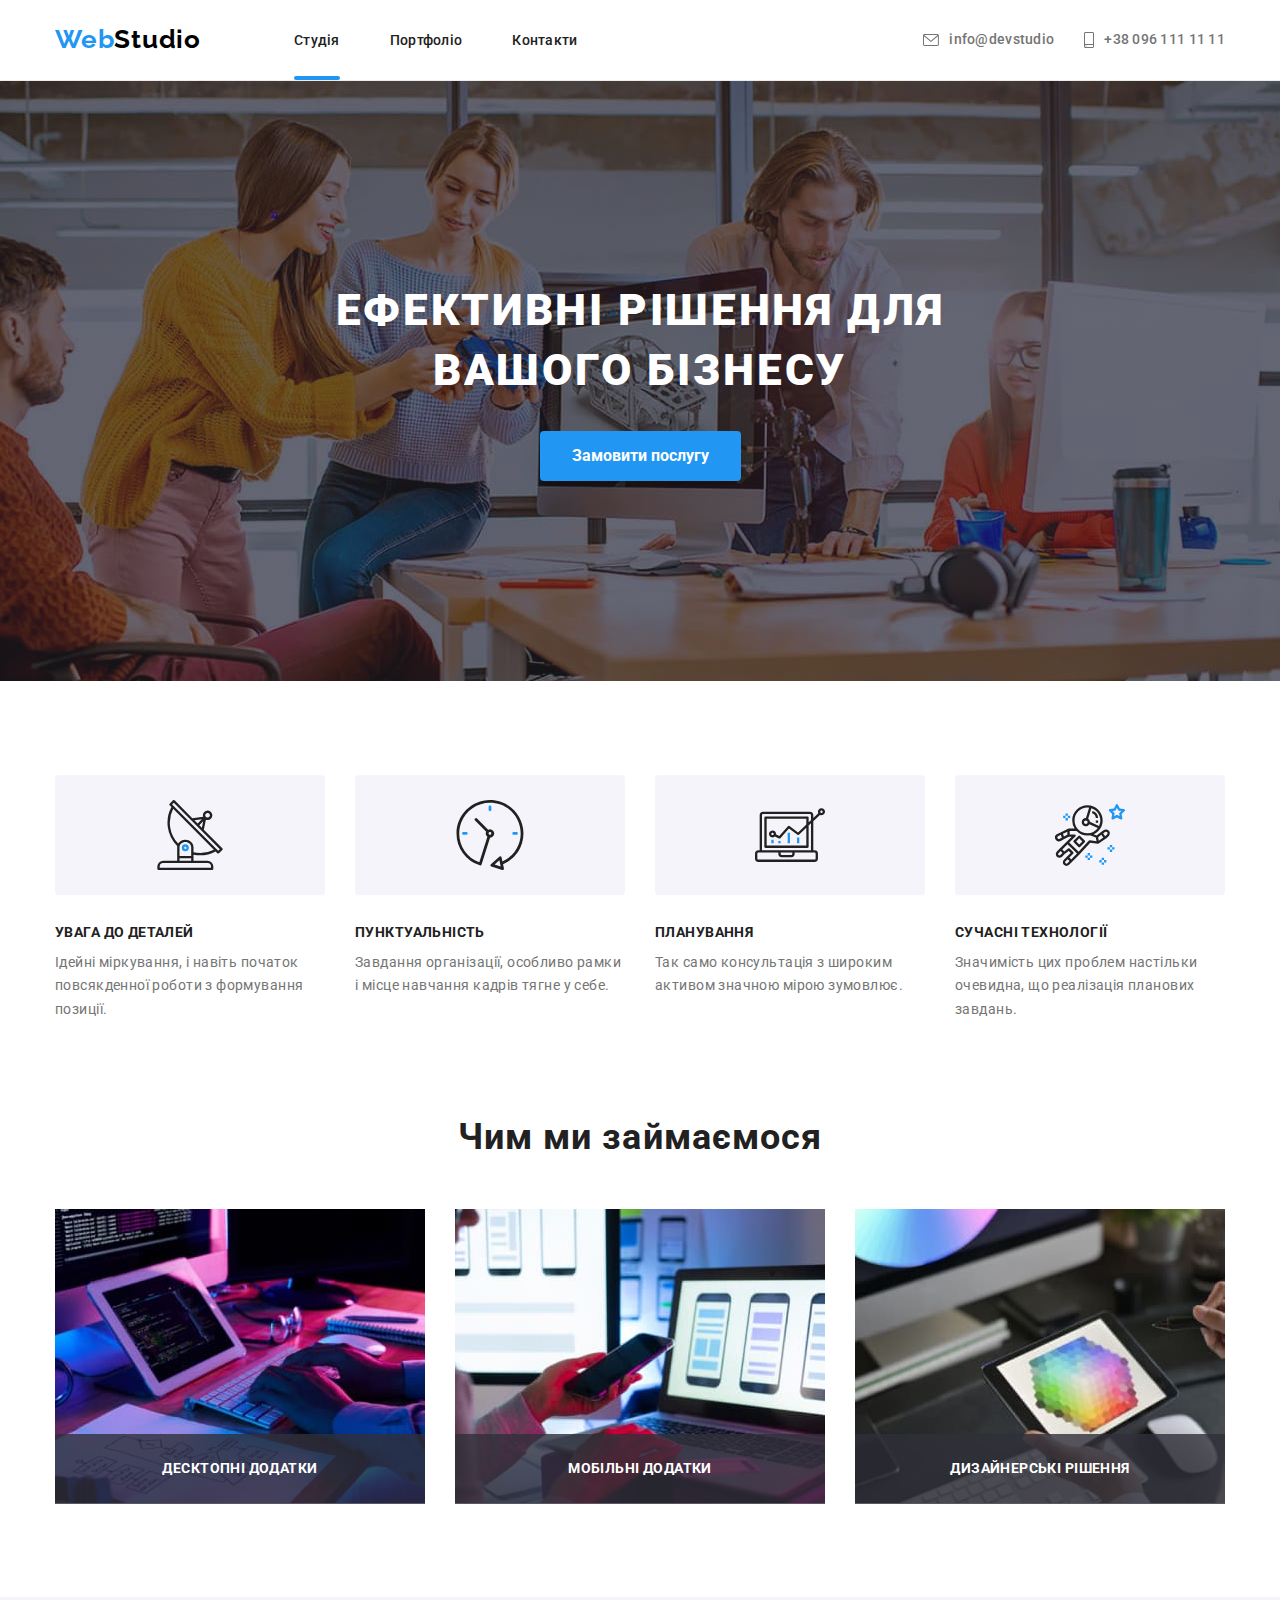
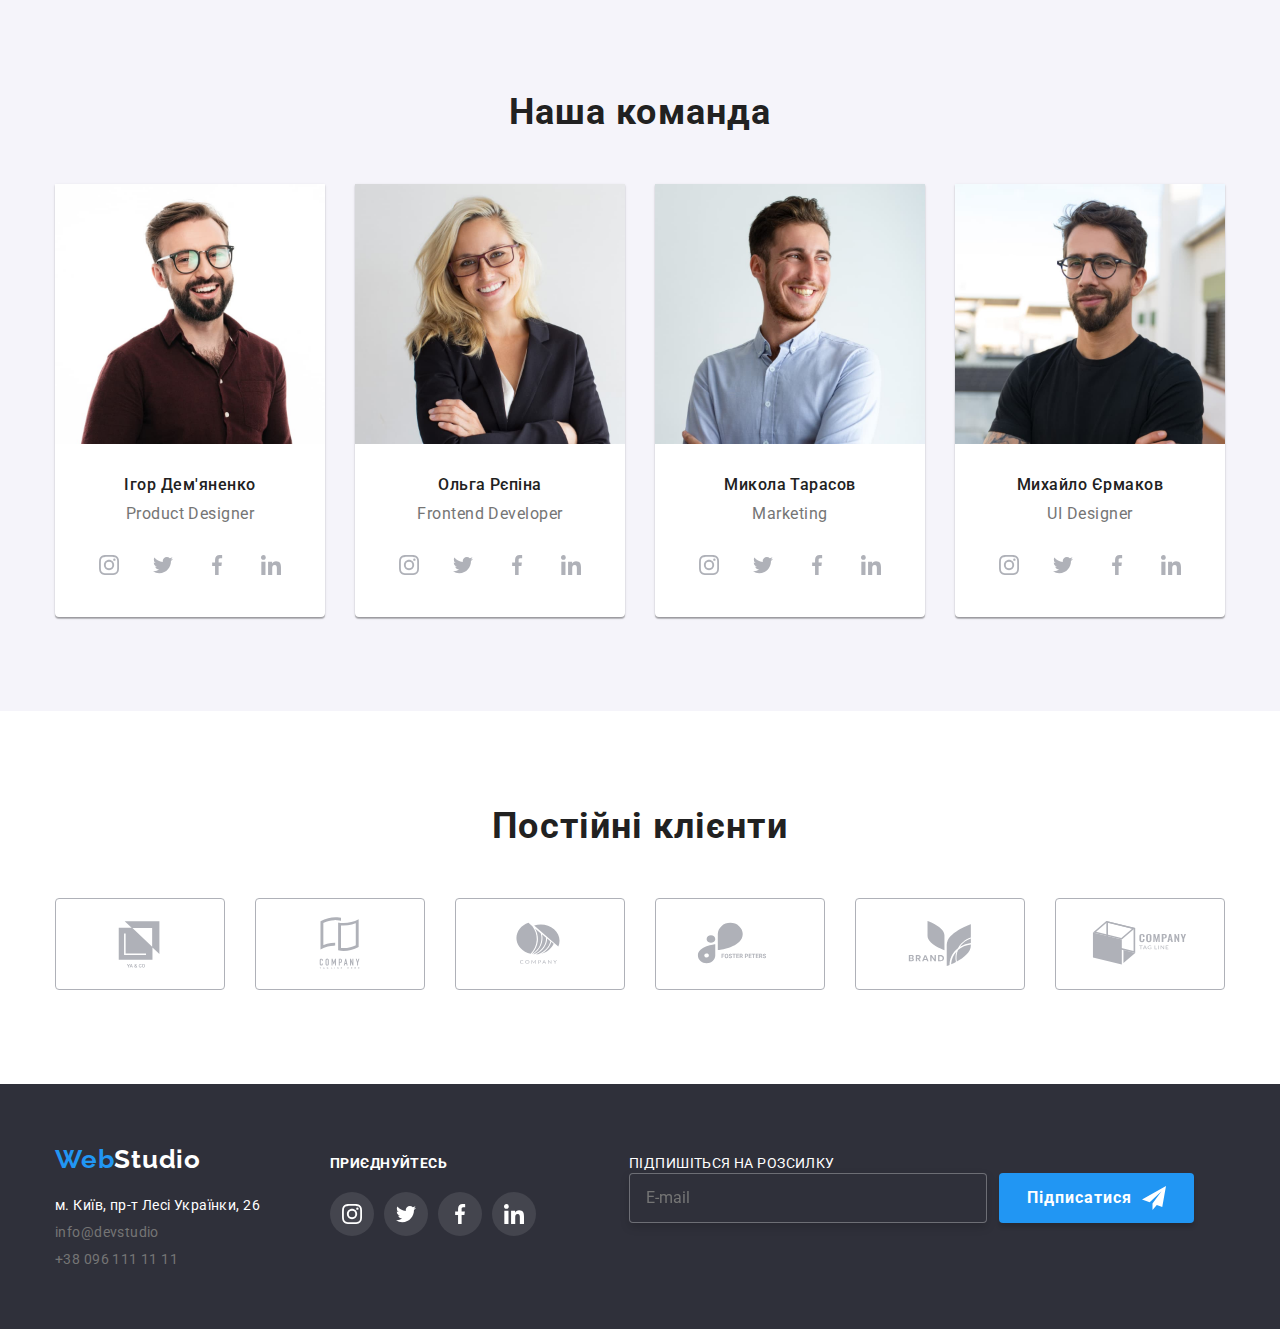
==== index.html @ 303cfef8 "finished hw 6 footer sketched modal window" ====
<!DOCTYPE html>
<html lang="uk">
  <head>
    <meta charset="UTF-8" />
    <meta http-equiv="X-UA-Compatible" content="IE=edge" />
    <meta name="viewport" content="width=device-width, initial-scale=1.0" />
    <title>Студія</title>
    <link rel="stylesheet" href="./css/modern-normalize.css">
    <link rel="stylesheet" href="./css/styles.css" />
    <link rel="preconnect" href="https://fonts.googleapis.com" />
    <link rel="preconnect" href="https://fonts.gstatic.com" crossorigin />
    <link
      href="https://fonts.googleapis.com/css2?family=Raleway:wght@700&family=Roboto:wght@400;500;700;900&display=swap"
      rel="stylesheet"
    />
  </head>
  <body>
    <header class="header-page">
      <div class="container">
        <div class="header-container">
          <a class="link-logo" href="./index.html"
            ><span class="web-word">Web</span>Studio</a
          >
          <nav>
            <ul class="link-nav">
              <li><a class="link current" href="./index.html">Студія</a></li>
              <li><a class="link" href="./portfolio.html">Портфоліо</a></li>
              <li><a class="link" href="#">Контакти</a></li>
            </ul>
          </nav>
          <ul class="link-contacts">
            <li class="link-contact-item">
                <a class="link link-contact" href="mailto:info@devstudio.com"
                ><svg class="link-contacts-icon" width="16px" height="12px">
                  <use href="./images/icons.svg#icon-envelope"></use>
                </svg>info@devstudio</a
              >
            </li>
            <li class="link-contact-item">
               <a class="link link-contact" href="tel:+380961111111"><svg class="link-contacts-icon" width="10px" height="16px">
                <use href="./images/icons.svg#icon-smartphone"></use>
              </svg>+38 096 111 11 11</a>
            </li>
          </ul>
        </div>
      </div>
    </header>
    <main class="page-main">
      <section class="hero changes-section">
        <div class="container">
          <h1 class="hero-heading">Ефективні рішення для вашого бізнесу</h1>
          <button class="hero-btn" type="button" data-modal-open>Замовити послугу</button>
        </div>
      </section>
      <section class="advantages changes-section">
        <div class="container">
          <h2 class="visually-hidden">Переваги</h2>
          <ul class="advantages-list">
            <li class="advantages-list-item">
              <span class="advantages-list-image">
                <svg class="advantages-list-icon" width="70px" height="70px">
                  <use href="./images/icons.svg#icon-antenna"></use>
                </svg>
              </span>
              <h3 class="points third-lvl-title">УВАГА ДО ДЕТАЛЕЙ</h3>
              <p class="description">
                Ідейні міркування, і навіть початок повсякденної роботи з
                формування позиції.
              </p>
            </li>
            <li class="advantages-list-item">
              <span class="advantages-list-image">
                <svg class="advantages-list-icon" width="70px" height="70px">
                  <use href="./images/icons.svg#icon-clock"></use>
                </svg>
              </span>
              <h3 class="points third-lvl-title">ПУНКТУАЛЬНІСТЬ</h3>
              <p class="description">
                Завдання організації, особливо рамки і місце навчання кадрів
                тягне у себе.
              </p>
            </li>
            <li class="advantages-list-item">
              <span class="advantages-list-image">
                <svg class="advantages-list-icon" width="70px" height="70px">
                  <use href="./images/icons.svg#icon-diagram"></use>
                </svg>
              </span>
              <h3 class="points third-lvl-title">ПЛАНУВАННЯ</h3>
              <p class="description">
                Так само консультація з широким активом значною мірою зумовлює.
              </p>
            </li>
            <li class="advantages-list-item">
              <span class="advantages-list-image">
                <svg class="advantages-list-icon" width="70px" height="70px">
                  <use href="./images/icons.svg#icon-astronaut"></use>
                </svg>
              </span>
              <h3 class="points third-lvl-title">СУЧАСНІ ТЕХНОЛОГІЇ</h3>
              <p class="description">
                Значимість цих проблем настільки очевидна, що реалізація
                планових завдань.
              </p>
            </li>
          </ul>
        </div>
      </section>
      <section class="what-we-do changes-section">
        <div class="container">
          <h2 class="what-we-do-heading second-lvl-title">Чим ми займаємося</h2>
          <ul class="what-we-do-list">
            <li class="what-we-do-list-item">
              <div class="what-we-do-thumb">
                <img src="./images/img1.jpg" alt="планшет, дві руки на клавіатурі щось друкують" width="370" />
                <h3 class="what-we-do-title third-lvl-title">Десктопні додатки</h3>
              </div>
            </li>
            <li class="what-we-do-list-item">
              <div class="what-we-do-thumb">
                <img src="./images/img2.jpg" alt="ноутбук та частина монітору на яких зображено смартфони і дві жіночі руки, в лівій руці знаходиться смартфон" width="370" />
                <h3 class="what-we-do-title third-lvl-title">Мобільні додатки</h3>
              </div>
            </li>
            <li class="what-we-do-list-item">
              <div class="what-we-do-thumb">
                <img src="./images/img3.jpg" alt="дві руки, в лівій планшет з зображенням палітри кольорів, в правій стилус" width="370" />
                <h3 class="what-we-do-title third-lvl-title">Дизайнерські рішення</h3>
              </div>
            </li>
          </ul>
        </div>
      </section>
      <section class="our-team changes-section">
        <div class="container">
          <h2 class="our-team-heading second-lvl-title">Наша команда</h2>
          <ul class="our-team-list">
            <li class="our-team-list-item">
              <img
                src="./images/photo1.jpg"
                alt="чоловік на вигляд років 40 з бородою в окулярах посміхається"
                width="270"
              />
              <div class="our-team-description">
                <h3 class="worker">Ігор Дем'яненко</h3>
                <p class="position">Product Designer</p>
                <ul class="soc-list">
                  <li class="soc-list-item"><a class="soc-list-link" href="#"><svg class="soc-icon" width="20px" height="20px">
                        <use href="./images/icons.svg#icon-instagram"></use>
                      </svg></a>
                  </li>
                  <li class="soc-list-item"><a class="soc-list-link" href="#"><svg class="soc-icon" width="20px" height="20px">
                        <use href="./images/icons.svg#icon-twitter"></use>
                      </svg></a></li>
                  <li class="soc-list-item"><a class="soc-list-link" href="#"><svg class="soc-icon" width="20px" height="20px">
                        <use href="./images/icons.svg#icon-facebook"></use>
                      </svg></a></li>
                  <li class="soc-list-item"><a class="soc-list-link" href="#"><svg class="soc-icon" width="20px" height="20px">
                        <use href="./images/icons.svg#icon-linkedin"></use>
                        </svg></a>
                  </li>
                </ul>
              </div>
            </li>
            <li class="our-team-list-item">
              <img
                src="./images/photo2.jpg"
                alt="жінка на вигляд років 35 з помірно довгим білим волоссям в окулярах посміхається"
                width="270"
              />
              <div class="our-team-description">
                <h3 class="worker">Ольга Рєпіна</h3>
                <p class="position">Frontend Developer</p>
                <ul class="soc-list">
                  <li class="soc-list-item"><a class="soc-list-link" href="#"><svg class="soc-icon" width="20px" height="20px">
                        <use href="./images/icons.svg#icon-instagram"></use>
                      </svg></a>
                  </li>
                  <li class="soc-list-item"><a class="soc-list-link" href="#"><svg class="soc-icon" width="20px" height="20px">
                        <use href="./images/icons.svg#icon-twitter"></use>
                      </svg></a>
                    </li>
                  <li class="soc-list-item"><a class="soc-list-link" href="#"><svg class="soc-icon" width="20px" height="20px">
                        <use href="./images/icons.svg#icon-facebook"></use>
                      </svg></a>
                    </li>
                  <li class="soc-list-item"><a class="soc-list-link" href="#"><svg class="soc-icon" width="20px" height="20px">
                        <use href="./images/icons.svg#icon-linkedin"></use>
                      </svg></a>
                  </li>
                </ul>
              </div>
            </li>
            <li class="our-team-list-item">
              <img
                src="./images/photo3.jpg"
                alt="чоловік на вигляд років 30 посміхається"
                width="270"
              />
              <div class="our-team-description">
                <h3 class="worker">Микола Тарасов</h3>
                <p class="position">Marketing</p>
                <ul class="soc-list">
                  <li class="soc-list-item"><a class="soc-list-link" href="#"><svg class="soc-icon" width="20px" height="20px">
                        <use href="./images/icons.svg#icon-instagram"></use>
                      </svg></a>
                  </li>
                  <li class="soc-list-item"><a class="soc-list-link" href="#"><svg class="soc-icon" width="20px" height="20px">
                        <use href="./images/icons.svg#icon-twitter"></use>
                      </svg></a></li>
                  <li class="soc-list-item"><a class="soc-list-link" href="#"><svg class="soc-icon" width="20px" height="20px">
                        <use href="./images/icons.svg#icon-facebook"></use>
                      </svg></a></li>
                  <li class="soc-list-item"><a class="soc-list-link" href="#"><svg class="soc-icon" width="20px" height="20px">
                        <use href="./images/icons.svg#icon-linkedin"></use>
                      </svg></a>
                  </li>
                </ul>
              </div>
            </li>
            <li class="our-team-list-item">
              <img
                src="./images/photo4.jpg"
                alt="чоловік на вигляд років 30 в окулярах злегка посміхається"
                width="270"
              />
              <div class="our-team-description">
                <h3 class="worker">Михайло Єрмаков</h3>
                <p class="position">UI Designer</p>
                <ul class="soc-list">
                  <li class="soc-list-item"><a class="soc-list-link" href="#"><svg class="soc-icon" width="20px" height="20px">
                        <use href="./images/icons.svg#icon-instagram"></use>
                      </svg></a>
                  </li>
                  <li class="soc-list-item"><a class="soc-list-link" href="#"><svg class="soc-icon" width="20px" height="20px">
                        <use href="./images/icons.svg#icon-twitter"></use>
                      </svg></a></li>
                  <li class="soc-list-item"><a class="soc-list-link" href="#"><svg class="soc-icon" width="20px" height="20px">
                        <use href="./images/icons.svg#icon-facebook"></use>
                      </svg></a></li>
                  <li class="soc-list-item"><a class="soc-list-link" href="#"><svg class="soc-icon" width="20px" height="20px">
                        <use href="./images/icons.svg#icon-linkedin"></use>
                      </svg></a>
                  </li>
                </ul>
              </div>
            </li>
          </ul>
        </div>
      </section>
      <section class="regular-customers changes-section">
        <div class="container">
          <h2 class="regular-customers-heading second-lvl-title">Постійні клієнти</h2>
          <ul class="regular-customers-list">
            <li class="regular-customers-item"><a class="regular-customer-link" href="#">
              <svg class="customer-logo" width="106px" height="60px">
                <use href="./images/icons.svg#icon-client1_logo"></use>
              </svg>
            </a></li>
            <li class="regular-customers-item"><a class="regular-customer-link" href="#">
              <svg class="customer-logo" width="106px" height="60px">
                <use href="./images/icons.svg#icon-client2_logo"></use>
              </svg>
            </a></li>
            <li class="regular-customers-item"><a class="regular-customer-link" href="#">
              <svg class="customer-logo" width="106px" height="60px">
                <use href="./images/icons.svg#icon-client3_logo"></use>
              </svg>
            </a></li>
            <li class="regular-customers-item"><a class="regular-customer-link" href="#">
              <svg class="customer-logo" width="106px" height="60px">
                <use href="./images/icons.svg#icon-client4_logo"></use>
              </svg>
            </a></li>
            <li class="regular-customers-item"><a class="regular-customer-link" href="#">
              <svg class="customer-logo" width="106px" height="60px">
                <use href="./images/icons.svg#icon-client5_logo"></use>
              </svg>
            </a></li>
            <li class="regular-customers-item"><a class="regular-customer-link" href="#">
              <svg class="customer-logo" width="106px" height="60px">
                <use href="./images/icons.svg#icon-client6_logo"></use>
              </svg>
            </a></li>
          </ul>
        </div>
      </section>
    </main>
    <footer class="page-footer">
      <div class="container">
        <div class="change-style-footer">
          <div class="logo-contacts-footer">
            <a class="link-logo-footer" href="./index.html"
            ><span class="web-word">Web</span>Studio</a
            >
            <address class="contacts">
             <ul class="link-contacts contacts-footer">
              <li class="location">
               <a
                 class="link-footer"
                 href="https://goo.gl/maps/7kxBD52CgUuhiN939"
                 target="_blank"
                 rel="noopener nofollow noreferrer"
                 >м. Київ, пр-т Лесі Українки, 26</a
                >
              </li>
              <li class="link-contacts-item">
               <a class="link-footer" href="mailto:info@devstudio.com"
                >info@devstudio</a
               >
              </li>
              <li class="link-contacts-item">
               <a class="link-footer" href="tel:+380961111111"
                >+38 096 111 11 11</a
               >
              </li>
            </ul>
            </address>
          </div>
          <div class="join-footer">
            <h3 class="join third-lvl-title">Приєднуйтесь</h3>
            <ul class="soc-list">
              <li class="soc-list-item"><a class="soc-list-link sc-lnk-footer" href="#"><svg class="soc-icon-footer" width="20px" height="20px">
                  <use href="./images/icons.svg#icon-instagram"></use>
                </svg></a>
              </li>
              <li class="soc-list-item"><a class="soc-list-link sc-lnk-footer" href="#"><svg class="soc-icon-footer" width="20px" height="20px">
                  <use href="./images/icons.svg#icon-twitter"></use>
                </svg></a></li>
              <li class="soc-list-item"><a class="soc-list-link sc-lnk-footer" href="#"><svg class="soc-icon-footer" width="20px" height="20px">
                  <use href="./images/icons.svg#icon-facebook"></use>
                </svg></a></li>
              <li class="soc-list-item"><a class="soc-list-link sc-lnk-footer" href="#"><svg class="soc-icon-footer" width="20px" height="20px">
                  <use href="./images/icons.svg#icon-linkedin"></use>
                </svg></a>
              </li>
            </ul>
          </div>
          <div class="subscribe-email">
            <form name="subscribe-form">
              <label class="subscribe-form-label" for="mail">Підпишіться на розсилку</label> 
              <div class="subscribe-field-btn">
                <input class="subscribe-field" type="email" name="mail" id="mail" placeholder="E-mail"/>
                <button class="subscribe-btn" type="submit">
                  Підписатися         
                    <svg class="sub-icon-send" width="24px" height="24px">
                      <use href="./images/icons.svg#icon-icon-send"></use>
                    </svg>             
                </button>
              </div>    
            </form>
          </div>
        </div>
      </div>
    </footer>
    <div class="backdrop is-hidden" data-modal>
      <div class="modal">
        <h2 class="heading-modal">Залиште свої дані, ми вам передзвонимо</h2>
        <form name="contact-form">
          <label class="form-label" for="person-name">Імʼя</label>
          <input class="modal-name-field" type="text" name="person-name" id="person-name">
          <label class="form-label" for="person-tel">Телефон</label>
          <input class="modal-tel-field" type="tel" name="person-tel" id="person-tel">
          <label class="form-label" for="person-email">Пошта</label>
          <input class="modal-email-field" type="email" name="person-email" id="person-email">
          <label class="form-label" for="person-comments">Коментар</label>
          <textarea class="modal-comments-field" name="person-comments" id="person-comments"></textarea>
        </form>
        <button class="modal-btn" type="button" data-modal-close>
          <svg class="cross" width="18px" height="18px">
            <use href="./images/icons.svg#icon-close"></use>
          </svg>
        </button>
      </div>
    </div>
    <script src="./js/modal.js"></script>
  </body>
</html>
---- css/styles.css ----
/* спочатку йдуть властивості стилів для index.html, потім для portfolio.html починаючи зі строки 352 */
/* хедер та футер  для всіх файлів */

*,
*::before,
*::after {
  box-sizing: border-box;
}

:root {
  --primary-color: #212121;
  --secondary-color: #757575;
  --banner-color: #2f303a;
  --white-color: #fff;
  --black-color: #000;
  --bluelite-color: #2196f3;
  --btnhover-color: #0b79d3;
  --bckgrnd-color: #f5f4fa;
  --border-bottom-color: #ececec;
  --border-card-color: #eee;
  --main-font-family: "Roboto", sans-serif;
  --additional-font-family: "Raleway", sans-serif;
  --bckgrnd-over-color: rgba(47, 48, 58, 0.4);
  --bckgrnd-title-color: rgba(47, 48, 58, 0.8);
  --backdrop-backgrnd-color: rgba(0, 0, 0, 0.2);
  --icon-color: #afb1b8;
  --bckgrnd-soc-color: rgba(255, 255, 255, 0.1);
  --border-input-email-color: rgba(255, 255, 255, 0.3);
  --timing-function-1: cubic-bezier(0.4, 0, 0.2, 1);
  --duration-1: 250ms;
  --bckgrnd-color-before: rgba(33, 150, 243, 0.9);
}

body {
  font-family: var(--main-font-family);
  color: var(--primary-color);
  margin: 0;
}

ul {
  list-style-type: none;
}

h1, h2, h3, h4, h5, h6, p, ul {
  margin: 0;
  padding: 0;
}

/* модальне вікно */
.backdrop {
  background-color: var(--backdrop-backgrnd-color);
  position:fixed;
  top: 0;
  left: 0;
  width: 100%;
  height: 100%;
  z-index: 1;
  opacity: 1;
  transition: opacity var(--duration-1) var(--timing-function-1), visibility var(--duration-1) var(--timing-function-1); 
}

.backdrop.is-hidden {
  opacity: 0;
  visibility: hidden;
  pointer-events: none;
}  


.modal {
  position: absolute;
  top: 50%;
  left: 50%;
  transform: translate(-50%, -50%) scale(1);
  width: 528px;
  height: 581px;
  background-color: var(--white-color);
  box-shadow: 0px 1px 3px rgba(0, 0, 0, 0.12),
  0px 1px 1px rgba(0, 0, 0, 0.14),
  0px 2px 1px rgba(0, 0, 0, 0.2);
  border-radius: 4px;
  transition: transform var(--duration-1) var(--timing-function-1);
}

.backdrop.is-hidden .modal {
  transform: translate(-50%, -50%) scale(1.8);
}

.modal-btn {
  position: absolute;
  top: 8px;
  right: 8px;
  width: 30px;
  height: 30px;
  background-color: var(--white-color);
  border-radius: 50%;
  border: 1px solid rgba(0, 0, 0, 0.1);
  display: flex;
  justify-content: center;
  align-items: center;
  cursor: pointer;
  /* transition: background-color var(--duration-1) var(--timing-function-1); */
}

/* .modal-btn:hover {
  background-color: var(--bluelite-color);
} */

.cross {
  transition: fill var(--duration-1) var(--timing-function-1);
}

.modal-btn:hover .cross{
  fill: var(--bluelite-color);
}

.heading-modal {
  font-size: 20px;
  line-height: 1.15;
  letter-spacing: 0.03em;
  text-align: center;
  padding-top: 40px;
}

.form-label {
  display: block;
}

/* стилі у тегів <section> */
.changes-section {
  padding-top: 94px;
  padding-bottom: 94px;
}

/* стилі заголовку h2 */
.second-lvl-title {
  font-size: 36px;
  line-height: 1.2;
  letter-spacing: 0.03em;
  text-align: center;
  margin-bottom: 50px;
}

.third-lvl-title {
  font-size: 14px;
  line-height: 1.1;
  letter-spacing: 0.03em;
  text-transform: uppercase;
  margin-bottom: 10px;
}

.container {
  max-width: 1200px;
  margin-right: auto;
  margin-left: auto;
  padding: 0 15px;
}

/* клаc тегу header */
.header-page {
  border-bottom: 1px solid var(--border-bottom-color);
  /* position: fixed;
  width: 100%;
  top: 0;
  left: 0; */
}


/* div обгортка логотипу та навігації хедера */
.header-container {
  display: flex;
  align-items: center;
}

/* список навігації (хедер) */
.link-nav {
  display: flex;
  gap: 50px;
}

.current::after {
  display: inline-block;
  content:"";
  position: absolute;
  bottom: 0;
  left: 0;
  width: 100%;
  height: 4px;
  border-radius: 2px;
  background-color: var(--bluelite-color);
 }



/* список що йде зразу за списком навігаціїї(email та tel) (хедер) */
.link-contacts {  
  display: flex;
  margin-left: auto;
  gap: 30px;
}

.link-contacts-icon {
  margin-right: 10px;
  fill: var(--secondary-color);
}

.link-contact {
  display: flex;
  align-items: center;
}


.link:hover .link-contacts-icon {
  fill: var(--bluelite-color);
}

.link:focus .link-contacts-icon {
  fill: var(--bluelite-color);
}

/* приховані заголовоки */
.visually-hidden {
  position: absolute;
  white-space: nowrap;
  width: 1px;
  height: 1px;
  overflow: hidden;
  border: 0;
  padding: 0;
  clip: rect(0 0 0 0);
  clip-path: inset(50%);
  margin: -1px;
}

/* посилання-логотип (хедер) */
.link-logo {
  font-family: var(--additional-font-family);
  font-size: 26px;
  font-weight: 700;
  line-height: 1.2;
  letter-spacing: 0.03em;
  color: var(--black-color);
  text-decoration: none;
  margin-right: 93px;
  padding: 24px 0 25px 0px;
}

/* span обгортка у логотипі слова Web (хедер і футер) */
.web-word {
  color: var(--bluelite-color);
}

/* елементи списку навігації та списку з email та tel (хедер) */
.link {
  font-size: 14px;
  font-weight: 500;
  line-height: 1.1;
  letter-spacing: 0.02em;
  color: var(--primary-color);
  text-decoration: none;
  padding: 32px 0;
  transition: color var(--duration-1) var(--timing-function-1);
  position: relative;
}

/* колір тексту  для пошти і телефону */
.link-contacts .link {
  color: var(--secondary-color);
}

/* посилання при ховері (хедер) */
.link:hover {
  color: var(--bluelite-color);
}

/* посилання при фокусі (хедер) */
.link:focus {
  color: var(--bluelite-color);
}


/* Властивості для сорінки index.html */

/* секція hero(далі герой) (мейн) */
.hero {
  margin-top: 0;
  max-width: 1600px;
  min-height: 600px;
  margin-right: auto;
  margin-left: auto;
  padding: 200px 0;
  color: var(--white-color);
  background-color: var(--banner-color);
  background-image: linear-gradient(var(--bckgrnd-over-color), var(--bckgrnd-over-color)), url(../images/bckg-hero.jpg);
  background-repeat: no-repeat;
  background-position: center;
  background-size: cover;
}


/* заголовок h1 секці герой (мейн) */
.hero-heading {
  font-size: 44px;
  font-weight: 900;
  line-height: 1.36;
  text-transform: uppercase;
  letter-spacing: 0.06em;
  text-align: center;
  max-width: 696px;
  margin: 0 auto 30px;
}

/* кнопка у секціїї герой (мейн) */
.hero-btn {
  display: flex;
  background-color: var(--bluelite-color);
  color: var(--white-color);
  font-size: 16px;
  font-weight: 700;
  line-height: 1.9;
  border: none;
  padding: 10px 32px;
  box-shadow: 0 4px 4px rgba(0, 0, 0, 0.15);
  border-radius: 4px;
  margin: 0 auto;
  cursor: pointer;
  transition: color var(--duration-1) var(--timing-function-1), background-color var(--duration-1) var(--timing-function-1), box-shadow var(--duration-1) var(--timing-function-1);
}

/* кнопка при ховері (герой) */
.hero-btn:hover {
  background-color: var(--btnhover-color);
}

/* кнопка при фокусі (герой) */
.hero-btn:focus {
background-color: var(--btnhover-color);
}

/* список секціїї advantages (мейн) */
.advantages-list {
  display: flex;
  gap: 30px;
}

.advantages-list-image {
  display: flex;
  justify-content: center;
  align-items: center;
  width: 270px;
  height: 120px;
  border-radius: 4px;
  background-color: var(--bckgrnd-color);
  margin-bottom: 30px;
}

/* абзац p в елементах списку секціїї advantages (мейн) */
.description {
  font-size: 14px;
  line-height: 1.7;
  letter-spacing: 0.03em;
  color: var(--secondary-color);
}

/* секція з класом "what-we-do" (мейн) */
.what-we-do {
  padding-top: 0;
  /* background-color: teal; */
}

.what-we-do-thumb {
  position: relative;
  
}

/* заголовок h3 секції "what-we-do"(мейн) */
.what-we-do-title {
  width: 100%;
  height: 70px;
  padding-top: 27px;
  background-color: var(--bckgrnd-title-color);
  color: var(--white-color);
  text-align: center;
  position: absolute;
  bottom: -6px;

}

/* список секції "what-we-do"(мейн) */
.what-we-do-list {
  display: flex;
  justify-content: space-between;
  max-height: 294px;
}

/* секція з класом "our-team" (мейн) */
.our-team {
  background-color: var(--bckgrnd-color);
}

/* заголовок h2 секції "our-team" (мейн) */
/* .our-team-heading {
  font-size: 36px;
  line-height: 1.2;
  letter-spacing: 0.03;
  text-align: center;
  margin-bottom: 50px;
} */

/* список секції "our-team"(мейн) */
.our-team-list {
  display: flex;
  gap: 30px;
}

/* елементи списку секції "our-team"(мейн) */
.our-team-list-item {
  background-color: var(--white-color);
  box-shadow: 0px 1px 3px rgba(0, 0, 0, 0.12), 0px 1px 1px rgba(0, 0, 0, 0.14), 0px 2px 1px rgba(0, 0, 0, 0.2);
  border-radius: 0px 0px 4px 4px;
}

/* div обгортка заголовку h3 та абзацу p елемента списку секції "our-team" (мейн) */
.our-team-description {
  text-align: center;
  padding: 30px 0;
  margin-top: -4px;
}

/* заголовок h3 в елементі списку секції "our-team" (мейн) */
.worker {
  font-size: 16px;
  font-weight: 500;
  line-height: 1.2;
  letter-spacing: 0.03em;
  margin-bottom: 10px;
 }

 /* абзац h3 в елементі списку секції "our-team" (мейн) */
.position {
    font-size: 16px;
    line-height: 1.2;
    letter-spacing: 0.03em;
    color: var(--secondary-color);
}

.soc-list {
  display: flex;
  justify-content: center;
  gap: 10px;
  margin-top: 20px;
}

.soc-list-link {
  width: 44px;
  height: 44px;
  display: flex;
  justify-content: center;
  align-items: center;
  border-radius: 50%;
  transition: background-color var(--duration-1) var(--timing-function-1);
}

.soc-icon {
  fill: var(--icon-color);
  transition: fill var(--duration-1) var(--timing-function-1);
}

.soc-list-link:hover {
  background-color: var(--bluelite-color);
}

.soc-list-link:focus {
  background-color: var(--bluelite-color);
}

.soc-list-link:hover .soc-icon {
  fill: var(--white-color);
}

.soc-list-link:focus .soc-icon {
  fill: var(--white-color);
}

/* секція з класом "regular-customers" */

/* список секції "regular-customers" */
.regular-customers-list {
  display: flex;
  gap: 30px;
}

/* елементи списку секції "regular-customers" поссилання */

.regular-customer-link {
  display: flex;
  justify-content: center;
  align-items: center;
  width: 170px;
  height: 92px;
  background-color: var(--bckgrnd-icon-color);
  border: 1px solid var(--icon-color);
  border-radius: 4px;
  transition: background-color var(--duration-1) var(--timing-function-1), border-color var(--duration-1) var(--timing-function-1);
}

.customer-logo {
  fill: var(--icon-color);
  transition: fill var(--duration-1) var(--timing-function-1);
}

.regular-customer-link:hover {
  border-color: var(--bluelite-color);
}

.regular-customer-link:focus {
  border-color: var(--bluelite-color);
}

.regular-customer-link:hover .customer-logo {
  fill: var(--bluelite-color);
}

.regular-customer-link:focus .customer-logo {
  fill: var(--bluelite-color);
}

/* клас тегу footer */
.page-footer {
  background-color: var(--banner-color);
}

.change-style-footer {
  display: flex;
  align-items: baseline;
}

.join-footer {
  margin-left: 70px;
}

/* посилання логотип у футері */
.link-logo-footer {
  font-family: var(--additional-font-family);
  font-size: 26px;
  font-weight: 700;
  line-height: 1.2;
  letter-spacing: 0.03em;
  color: var(--white-color);
  text-decoration: none;
  display: inline-block;
  padding-top: 60px;
}

/* тег <address> у футері*/
.contacts {
  font-style: normal;
}

/* ще одна назва класу для списку тегу address у футері */
.contacts-footer {
  display: inline-block;
  padding-top: 20px;
  padding-bottom: 60px;
}

/* перший елемент списку у тезі address: адреса з посиланням на гугл карту (футер) */
.location {
  margin-bottom: 9px;
}

/* посилання першого елементу списку у тезі address (футер) */
.location .link-footer {
  color: var(--white-color);
}

/* інші елементи списку у тезі address email та tel (футер) */
.link-contacts-item:not(:last-child) {
  margin-bottom: 9px;
}

/* посилання елементів списку у тезі address (футер) */
.link-footer {
  font-size: 14px;
  line-height: 1.2;
  letter-spacing: 0.03em;
  color: var(--secondary-color);
  text-decoration: none;
  transition: color var(--duration-1) var(--timing-function-1);
}

/*ховер посилання елементів списку у тезі address (футер) */
.link-footer:hover {
  color: var(--bluelite-color);
}

/*фокус посилання елементів списку у тезі address (футер) */
.link-footer:focus {
  color: var(--bluelite-color);
}

.join {
  color: var(--white-color);
}

.sc-lnk-footer {
  background-color: var(--bckgrnd-soc-color);
}

.soc-icon-footer {
  fill: var(--white-color);
}

/* поле введення пошти для підписки */
.subscribe-email {
  margin-left: 93px;
}

.sub-email-heading {
  color: var(--white-color);
  cursor: pointer;
  margin-bottom: 20px;
  transition: color var(--duration-1) var(--timing-function-1);
}

.subscribe-form-label {
  font-size: 14px;
  line-height: 1.1;
  letter-spacing: 0.03em;
  text-transform: uppercase;
  color: var(--white-color);
  cursor: pointer;
  margin-bottom: 20px;
  transition: color var(--duration-1) var(--timing-function-1);
}

.sub-email-heading:hover {
  color: var(--border-input-email-color);
}

.subscribe-field-btn {
  display: flex;
}

.subscribe-field {
  width: 358px;
  height: 50px;
  background-color: var(--banner-color);
  border: 1px solid var(--border-input-email-color);
  filter: drop-shadow(0px 4px 4px rgba(0, 0, 0, 0.15));
  border-radius: 4px;
  padding: 15px 16px;
  margin-right: 12px;
  color: var(--white-color);
}

.subscribe-btn {
  display: flex;
  justify-content: center;
  align-items: center;
  gap: 10px;
  cursor: pointer;
  background-color: var(--bluelite-color);
  box-shadow: 0px 4px 4px rgba(0, 0, 0, 0.15);
  border-radius: 4px;
  border: none;
  /* width: 200px; */
  /* height: 50px; */
  color: var(--white-color);
  font-size: 16px;
  line-height: 1.87;
  letter-spacing: 0.06em;
  font-weight: 700;
  padding: 0 28px;
  transition: background-color var(--duration-1) var(--timing-function-1);;
}

.sub-icon-send {
  fill: var(--white-color);
}

.subscribe-btn:hover,
.subscribe-btn:focus {
  background-color: var(--btnhover-color);
}


/* Властивості стилів прописані вище для файлу index.html.
Крім властивостей хедеру та футеру, а також: "div class="container""
та іншим, що стоять вище селектору ".container" у цьому файлі,
які підходять як для index.html
так і для portfolio.html*/


/* Стилі для мейну файлу portfolio.html */


/* список кнопок секції з класом "portfolio"(мейн) */
.btn-list {
  display: flex;
  justify-content: center;
  gap: 8px;
  margin-bottom: 50px;
}

/* кнопка секції з класом "portfolio"(мейн) */
.btn {
  background-color: var(--bckgrnd-color);
  font-weight: 500;
  font-size: 16px;
  line-height: 1.6;
  letter-spacing: 0.03em;
  cursor: pointer;
  border: none;
  border-radius: 4px;
  padding: 6px 22px;
  transition: color var(--duration-1) var(--timing-function-1), background-color var(--duration-1) var(--timing-function-1),box-shadow var(--duration-1) var(--timing-function-1);
}

/* ховер кнопки секції з класом "portfolio"(мейн) */
.btn:hover {
  background-color: var(--bluelite-color);
  color: var(--white-color);
  box-shadow: 0px 3px 1px rgba(0, 0, 0, 0.1), 0px 1px 2px rgba(0, 0, 0, 0.08), 0px 2px 2px rgba(0, 0, 0, 0.12);
}

/* фокус кнопки секції з класом "portfolio"(мейн) */
.btn:focus {
  background-color: var(--bluelite-color);
  color: var(--white-color);
  box-shadow: 0px 3px 1px rgba(0, 0, 0, 0.1), 0px 1px 2px rgba(0, 0, 0, 0.08), 0px 2px 2px rgba(0, 0, 0, 0.12);
}

.portfolio-thumb {
  position: relative;
  overflow: hidden;
}


.portfolio-thumb::before {
  display: inline-block;
  content: "Ресурс пропонує комплексні пропозиції з різним рівнем функціоналу та сервісів. Все це дозволить відвідувачу отримати вичерпні відомості про компанію чи приватну особу.";
  width: 100%;
  height: 100%;
  background-color: var(--bckgrnd-color-before);
  position: absolute;
  top: 0;
  left: 0;
  padding: 63px 24px;
  font-family: var(--main-font-family);
  font-style: normal;
  font-size: 18px;
  line-height: 1.55;
  letter-spacing: 0.03em;
  color: var(--white-color);
  transform: translateY(100%);
  transition: transform var(--duration-1) var(--timing-function-1);
}


.portfolio-list-item:hover .portfolio-thumb::before {
  transform: translateY(0);
}


/* список елементів секції з класом "portfolio"(мейн) */
.portfolio-list {
  display: flex;
  flex-wrap: wrap;
}

/* елемент списку секції з класом "portfolio"(мейн) */
.portfolio-list-item {
  background-color: var(--white-color);
  margin-right: 30px;
  margin-bottom: 30px;
  overflow: hidden;
}

.portfolio-list-item:hover {
  box-shadow: 0px 1px 1px rgba(0, 0, 0, 0.12), 0px 4px 4px rgba(0, 0, 0, 0.06), 1px 4px 6px rgba(0, 0, 0, 0.16);
}

/* кожний третій елемент списку секції з класом "portfolio"(мейн) */
.portfolio-list-item:nth-child(3n) {
  margin-right: 0;
}

/* останні три елемента списку секції з класом "portfolio"(мейн) */
.portfolio-list-item:nth-last-child(-n + 3) {
  margin-bottom: 0;
}

/* div обгортка заголовку h3 та абзацу p елементів списку секції з класом "portfolio"(мейн) */
.portfolio-list-item-description {
  border-left: 1px solid var(--border-card-color);
  border-right: 1px solid var(--border-card-color);
  border-bottom: 1px solid var(--border-card-color);
  padding: 20px 24px;
  margin-top: -4px;
}

/* заголовок h3 елементів списку секції з класом "portfolio"(мейн) */
.our-works   {
  font-size: 16px;
  font-weight: 500;
  line-height: 1.2;
  letter-spacing: 0.03em;
  margin-bottom: 4px;
}

/* абзац h3 елементів списку секції з класом "portfolio"(мейн) */
.work-type {
  font-size: 16px;
  line-height: 1.2;
  letter-spacing: 0.03em;
  color: var(--secondary-color);
}
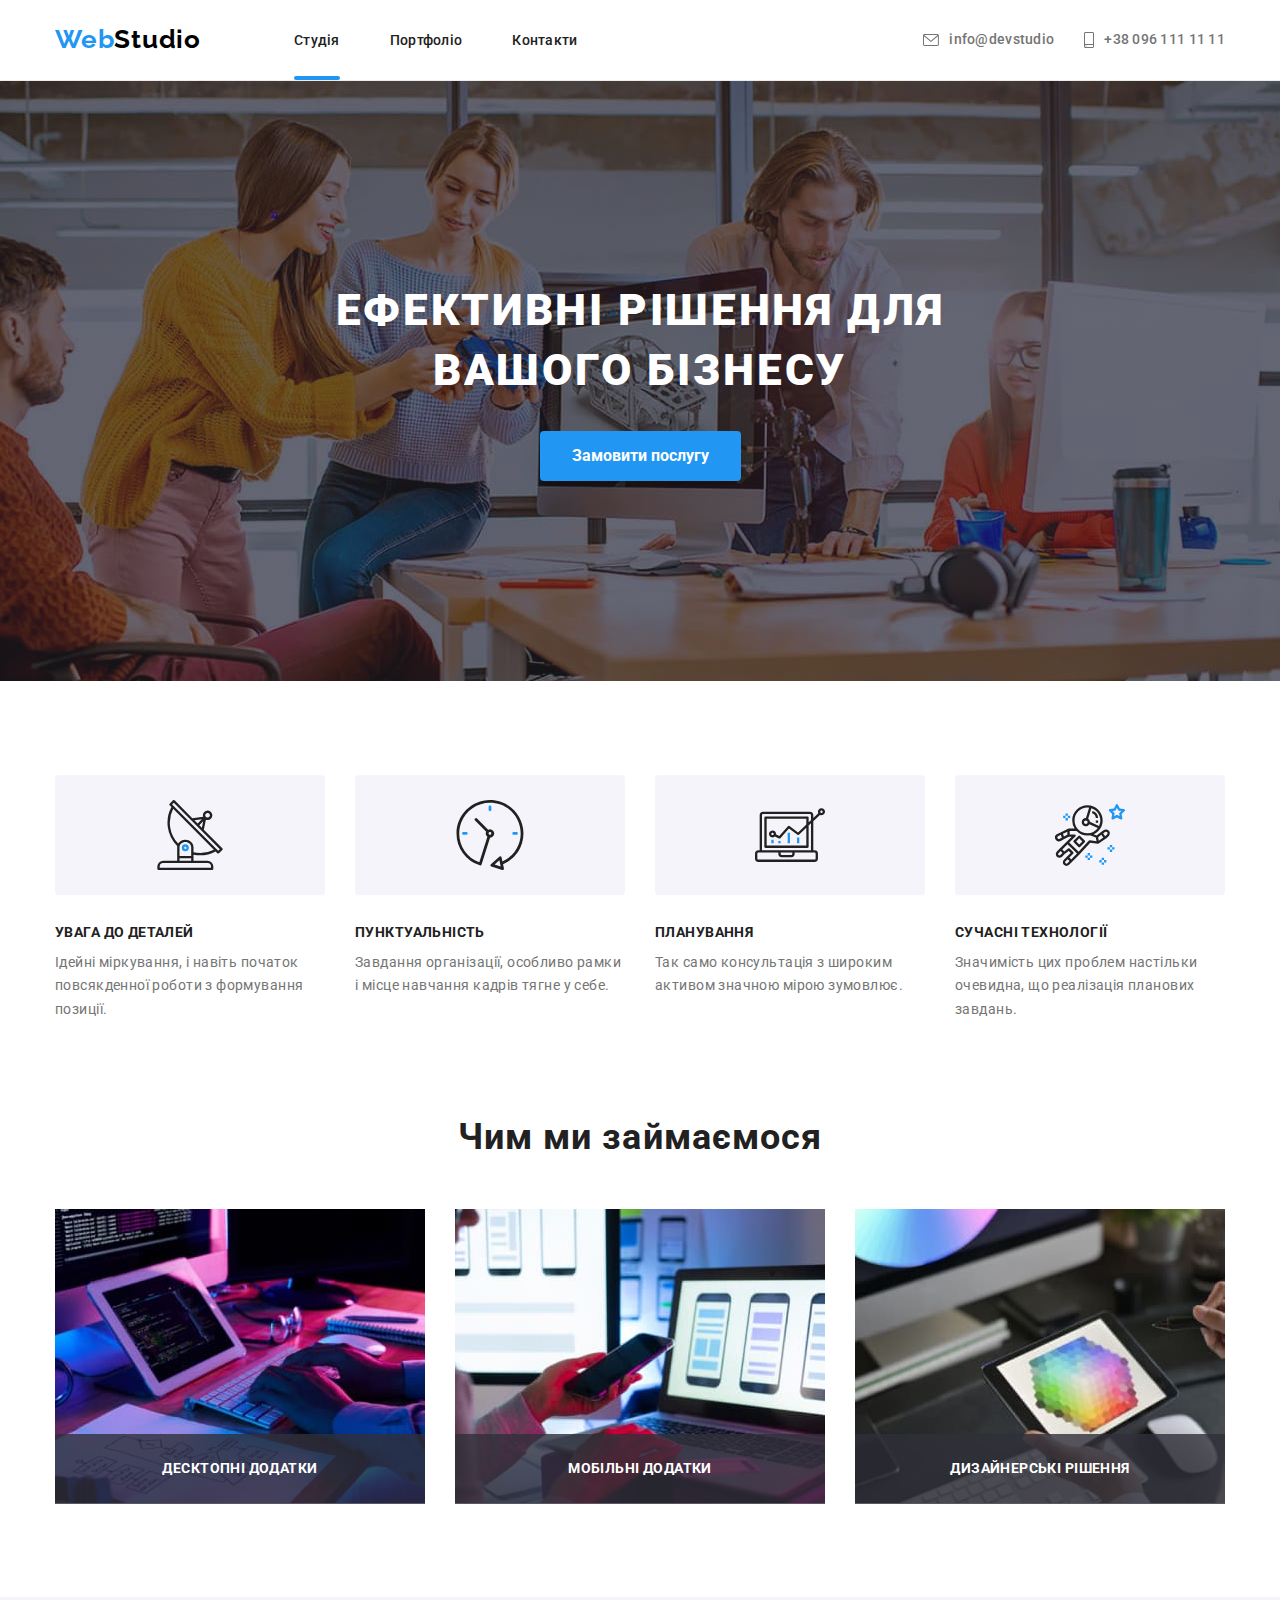
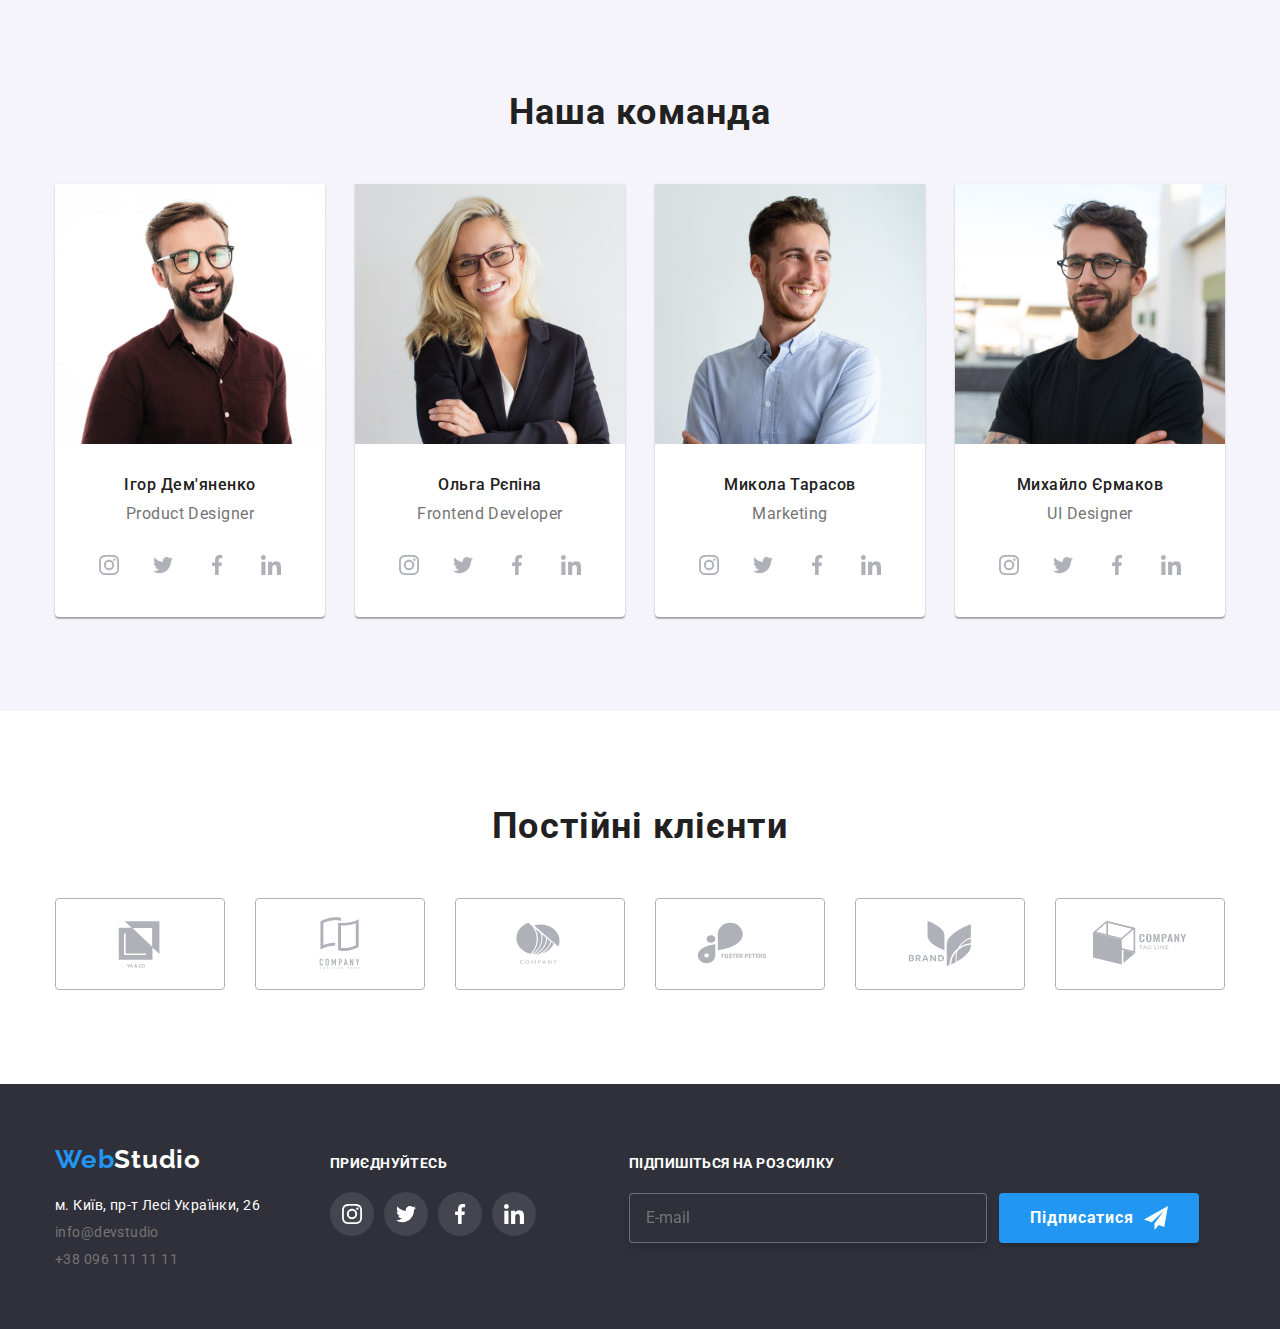
==== commit 1e77121c: "chenged some modal" ====
--- a/index.html
+++ b/index.html
@@ -5,7 +5,7 @@
     <meta http-equiv="X-UA-Compatible" content="IE=edge" />
     <meta name="viewport" content="width=device-width, initial-scale=1.0" />
     <title>Студія</title>
-    <link rel="stylesheet" href="./css/modern-normalize.css">
+    <link rel="stylesheet" href="./css/modern-normalize.css" />
     <link rel="stylesheet" href="./css/styles.css" />
     <link rel="preconnect" href="https://fonts.googleapis.com" />
     <link rel="preconnect" href="https://fonts.gstatic.com" crossorigin />
@@ -30,16 +30,18 @@
           </nav>
           <ul class="link-contacts">
             <li class="link-contact-item">
-                <a class="link link-contact" href="mailto:info@devstudio.com"
+              <a class="link link-contact" href="mailto:info@devstudio.com"
                 ><svg class="link-contacts-icon" width="16px" height="12px">
-                  <use href="./images/icons.svg#icon-envelope"></use>
-                </svg>info@devstudio</a
+                  <use href="./images/icons.svg#icon-envelope"></use></svg
+                >info@devstudio</a
               >
             </li>
             <li class="link-contact-item">
-               <a class="link link-contact" href="tel:+380961111111"><svg class="link-contacts-icon" width="10px" height="16px">
-                <use href="./images/icons.svg#icon-smartphone"></use>
-              </svg>+38 096 111 11 11</a>
+              <a class="link link-contact" href="tel:+380961111111"
+                ><svg class="link-contacts-icon" width="10px" height="16px">
+                  <use href="./images/icons.svg#icon-smartphone"></use></svg
+                >+38 096 111 11 11</a
+              >
             </li>
           </ul>
         </div>
@@ -49,7 +51,9 @@
       <section class="hero changes-section">
         <div class="container">
           <h1 class="hero-heading">Ефективні рішення для вашого бізнесу</h1>
-          <button class="hero-btn" type="button" data-modal-open>Замовити послугу</button>
+          <button class="hero-btn" type="button" data-modal-open>
+            Замовити послугу
+          </button>
         </div>
       </section>
       <section class="advantages changes-section">
@@ -112,20 +116,38 @@
           <ul class="what-we-do-list">
             <li class="what-we-do-list-item">
               <div class="what-we-do-thumb">
-                <img src="./images/img1.jpg" alt="планшет, дві руки на клавіатурі щось друкують" width="370" />
-                <h3 class="what-we-do-title third-lvl-title">Десктопні додатки</h3>
+                <img
+                  src="./images/img1.jpg"
+                  alt="планшет, дві руки на клавіатурі щось друкують"
+                  width="370"
+                />
+                <h3 class="what-we-do-title third-lvl-title">
+                  Десктопні додатки
+                </h3>
               </div>
             </li>
             <li class="what-we-do-list-item">
               <div class="what-we-do-thumb">
-                <img src="./images/img2.jpg" alt="ноутбук та частина монітору на яких зображено смартфони і дві жіночі руки, в лівій руці знаходиться смартфон" width="370" />
-                <h3 class="what-we-do-title third-lvl-title">Мобільні додатки</h3>
+                <img
+                  src="./images/img2.jpg"
+                  alt="ноутбук та частина монітору на яких зображено смартфони і дві жіночі руки, в лівій руці знаходиться смартфон"
+                  width="370"
+                />
+                <h3 class="what-we-do-title third-lvl-title">
+                  Мобільні додатки
+                </h3>
               </div>
             </li>
             <li class="what-we-do-list-item">
               <div class="what-we-do-thumb">
-                <img src="./images/img3.jpg" alt="дві руки, в лівій планшет з зображенням палітри кольорів, в правій стилус" width="370" />
-                <h3 class="what-we-do-title third-lvl-title">Дизайнерські рішення</h3>
+                <img
+                  src="./images/img3.jpg"
+                  alt="дві руки, в лівій планшет з зображенням палітри кольорів, в правій стилус"
+                  width="370"
+                />
+                <h3 class="what-we-do-title third-lvl-title">
+                  Дизайнерські рішення
+                </h3>
               </div>
             </li>
           </ul>
@@ -145,19 +167,31 @@
                 <h3 class="worker">Ігор Дем'яненко</h3>
                 <p class="position">Product Designer</p>
                 <ul class="soc-list">
-                  <li class="soc-list-item"><a class="soc-list-link" href="#"><svg class="soc-icon" width="20px" height="20px">
-                        <use href="./images/icons.svg#icon-instagram"></use>
-                      </svg></a>
-                  </li>
-                  <li class="soc-list-item"><a class="soc-list-link" href="#"><svg class="soc-icon" width="20px" height="20px">
-                        <use href="./images/icons.svg#icon-twitter"></use>
-                      </svg></a></li>
-                  <li class="soc-list-item"><a class="soc-list-link" href="#"><svg class="soc-icon" width="20px" height="20px">
-                        <use href="./images/icons.svg#icon-facebook"></use>
-                      </svg></a></li>
-                  <li class="soc-list-item"><a class="soc-list-link" href="#"><svg class="soc-icon" width="20px" height="20px">
-                        <use href="./images/icons.svg#icon-linkedin"></use>
-                        </svg></a>
+                  <li class="soc-list-item">
+                    <a class="soc-list-link" href="#"
+                      ><svg class="soc-icon" width="20px" height="20px">
+                        <use
+                          href="./images/icons.svg#icon-instagram"
+                        ></use></svg
+                    ></a>
+                  </li>
+                  <li class="soc-list-item">
+                    <a class="soc-list-link" href="#"
+                      ><svg class="soc-icon" width="20px" height="20px">
+                        <use href="./images/icons.svg#icon-twitter"></use></svg
+                    ></a>
+                  </li>
+                  <li class="soc-list-item">
+                    <a class="soc-list-link" href="#"
+                      ><svg class="soc-icon" width="20px" height="20px">
+                        <use href="./images/icons.svg#icon-facebook"></use></svg
+                    ></a>
+                  </li>
+                  <li class="soc-list-item">
+                    <a class="soc-list-link" href="#"
+                      ><svg class="soc-icon" width="20px" height="20px">
+                        <use href="./images/icons.svg#icon-linkedin"></use></svg
+                    ></a>
                   </li>
                 </ul>
               </div>
@@ -172,21 +206,31 @@
                 <h3 class="worker">Ольга Рєпіна</h3>
                 <p class="position">Frontend Developer</p>
                 <ul class="soc-list">
-                  <li class="soc-list-item"><a class="soc-list-link" href="#"><svg class="soc-icon" width="20px" height="20px">
-                        <use href="./images/icons.svg#icon-instagram"></use>
-                      </svg></a>
-                  </li>
-                  <li class="soc-list-item"><a class="soc-list-link" href="#"><svg class="soc-icon" width="20px" height="20px">
-                        <use href="./images/icons.svg#icon-twitter"></use>
-                      </svg></a>
-                    </li>
-                  <li class="soc-list-item"><a class="soc-list-link" href="#"><svg class="soc-icon" width="20px" height="20px">
-                        <use href="./images/icons.svg#icon-facebook"></use>
-                      </svg></a>
-                    </li>
-                  <li class="soc-list-item"><a class="soc-list-link" href="#"><svg class="soc-icon" width="20px" height="20px">
-                        <use href="./images/icons.svg#icon-linkedin"></use>
-                      </svg></a>
+                  <li class="soc-list-item">
+                    <a class="soc-list-link" href="#"
+                      ><svg class="soc-icon" width="20px" height="20px">
+                        <use
+                          href="./images/icons.svg#icon-instagram"
+                        ></use></svg
+                    ></a>
+                  </li>
+                  <li class="soc-list-item">
+                    <a class="soc-list-link" href="#"
+                      ><svg class="soc-icon" width="20px" height="20px">
+                        <use href="./images/icons.svg#icon-twitter"></use></svg
+                    ></a>
+                  </li>
+                  <li class="soc-list-item">
+                    <a class="soc-list-link" href="#"
+                      ><svg class="soc-icon" width="20px" height="20px">
+                        <use href="./images/icons.svg#icon-facebook"></use></svg
+                    ></a>
+                  </li>
+                  <li class="soc-list-item">
+                    <a class="soc-list-link" href="#"
+                      ><svg class="soc-icon" width="20px" height="20px">
+                        <use href="./images/icons.svg#icon-linkedin"></use></svg
+                    ></a>
                   </li>
                 </ul>
               </div>
@@ -201,19 +245,31 @@
                 <h3 class="worker">Микола Тарасов</h3>
                 <p class="position">Marketing</p>
                 <ul class="soc-list">
-                  <li class="soc-list-item"><a class="soc-list-link" href="#"><svg class="soc-icon" width="20px" height="20px">
-                        <use href="./images/icons.svg#icon-instagram"></use>
-                      </svg></a>
-                  </li>
-                  <li class="soc-list-item"><a class="soc-list-link" href="#"><svg class="soc-icon" width="20px" height="20px">
-                        <use href="./images/icons.svg#icon-twitter"></use>
-                      </svg></a></li>
-                  <li class="soc-list-item"><a class="soc-list-link" href="#"><svg class="soc-icon" width="20px" height="20px">
-                        <use href="./images/icons.svg#icon-facebook"></use>
-                      </svg></a></li>
-                  <li class="soc-list-item"><a class="soc-list-link" href="#"><svg class="soc-icon" width="20px" height="20px">
-                        <use href="./images/icons.svg#icon-linkedin"></use>
-                      </svg></a>
+                  <li class="soc-list-item">
+                    <a class="soc-list-link" href="#"
+                      ><svg class="soc-icon" width="20px" height="20px">
+                        <use
+                          href="./images/icons.svg#icon-instagram"
+                        ></use></svg
+                    ></a>
+                  </li>
+                  <li class="soc-list-item">
+                    <a class="soc-list-link" href="#"
+                      ><svg class="soc-icon" width="20px" height="20px">
+                        <use href="./images/icons.svg#icon-twitter"></use></svg
+                    ></a>
+                  </li>
+                  <li class="soc-list-item">
+                    <a class="soc-list-link" href="#"
+                      ><svg class="soc-icon" width="20px" height="20px">
+                        <use href="./images/icons.svg#icon-facebook"></use></svg
+                    ></a>
+                  </li>
+                  <li class="soc-list-item">
+                    <a class="soc-list-link" href="#"
+                      ><svg class="soc-icon" width="20px" height="20px">
+                        <use href="./images/icons.svg#icon-linkedin"></use></svg
+                    ></a>
                   </li>
                 </ul>
               </div>
@@ -228,19 +284,31 @@
                 <h3 class="worker">Михайло Єрмаков</h3>
                 <p class="position">UI Designer</p>
                 <ul class="soc-list">
-                  <li class="soc-list-item"><a class="soc-list-link" href="#"><svg class="soc-icon" width="20px" height="20px">
-                        <use href="./images/icons.svg#icon-instagram"></use>
-                      </svg></a>
-                  </li>
-                  <li class="soc-list-item"><a class="soc-list-link" href="#"><svg class="soc-icon" width="20px" height="20px">
-                        <use href="./images/icons.svg#icon-twitter"></use>
-                      </svg></a></li>
-                  <li class="soc-list-item"><a class="soc-list-link" href="#"><svg class="soc-icon" width="20px" height="20px">
-                        <use href="./images/icons.svg#icon-facebook"></use>
-                      </svg></a></li>
-                  <li class="soc-list-item"><a class="soc-list-link" href="#"><svg class="soc-icon" width="20px" height="20px">
-                        <use href="./images/icons.svg#icon-linkedin"></use>
-                      </svg></a>
+                  <li class="soc-list-item">
+                    <a class="soc-list-link" href="#"
+                      ><svg class="soc-icon" width="20px" height="20px">
+                        <use
+                          href="./images/icons.svg#icon-instagram"
+                        ></use></svg
+                    ></a>
+                  </li>
+                  <li class="soc-list-item">
+                    <a class="soc-list-link" href="#"
+                      ><svg class="soc-icon" width="20px" height="20px">
+                        <use href="./images/icons.svg#icon-twitter"></use></svg
+                    ></a>
+                  </li>
+                  <li class="soc-list-item">
+                    <a class="soc-list-link" href="#"
+                      ><svg class="soc-icon" width="20px" height="20px">
+                        <use href="./images/icons.svg#icon-facebook"></use></svg
+                    ></a>
+                  </li>
+                  <li class="soc-list-item">
+                    <a class="soc-list-link" href="#"
+                      ><svg class="soc-icon" width="20px" height="20px">
+                        <use href="./images/icons.svg#icon-linkedin"></use></svg
+                    ></a>
                   </li>
                 </ul>
               </div>
@@ -250,38 +318,52 @@
       </section>
       <section class="regular-customers changes-section">
         <div class="container">
-          <h2 class="regular-customers-heading second-lvl-title">Постійні клієнти</h2>
+          <h2 class="regular-customers-heading second-lvl-title">
+            Постійні клієнти
+          </h2>
           <ul class="regular-customers-list">
-            <li class="regular-customers-item"><a class="regular-customer-link" href="#">
-              <svg class="customer-logo" width="106px" height="60px">
-                <use href="./images/icons.svg#icon-client1_logo"></use>
-              </svg>
-            </a></li>
-            <li class="regular-customers-item"><a class="regular-customer-link" href="#">
-              <svg class="customer-logo" width="106px" height="60px">
-                <use href="./images/icons.svg#icon-client2_logo"></use>
-              </svg>
-            </a></li>
-            <li class="regular-customers-item"><a class="regular-customer-link" href="#">
-              <svg class="customer-logo" width="106px" height="60px">
-                <use href="./images/icons.svg#icon-client3_logo"></use>
-              </svg>
-            </a></li>
-            <li class="regular-customers-item"><a class="regular-customer-link" href="#">
-              <svg class="customer-logo" width="106px" height="60px">
-                <use href="./images/icons.svg#icon-client4_logo"></use>
-              </svg>
-            </a></li>
-            <li class="regular-customers-item"><a class="regular-customer-link" href="#">
-              <svg class="customer-logo" width="106px" height="60px">
-                <use href="./images/icons.svg#icon-client5_logo"></use>
-              </svg>
-            </a></li>
-            <li class="regular-customers-item"><a class="regular-customer-link" href="#">
-              <svg class="customer-logo" width="106px" height="60px">
-                <use href="./images/icons.svg#icon-client6_logo"></use>
-              </svg>
-            </a></li>
+            <li class="regular-customers-item">
+              <a class="regular-customer-link" href="#">
+                <svg class="customer-logo" width="106px" height="60px">
+                  <use href="./images/icons.svg#icon-client1_logo"></use>
+                </svg>
+              </a>
+            </li>
+            <li class="regular-customers-item">
+              <a class="regular-customer-link" href="#">
+                <svg class="customer-logo" width="106px" height="60px">
+                  <use href="./images/icons.svg#icon-client2_logo"></use>
+                </svg>
+              </a>
+            </li>
+            <li class="regular-customers-item">
+              <a class="regular-customer-link" href="#">
+                <svg class="customer-logo" width="106px" height="60px">
+                  <use href="./images/icons.svg#icon-client3_logo"></use>
+                </svg>
+              </a>
+            </li>
+            <li class="regular-customers-item">
+              <a class="regular-customer-link" href="#">
+                <svg class="customer-logo" width="106px" height="60px">
+                  <use href="./images/icons.svg#icon-client4_logo"></use>
+                </svg>
+              </a>
+            </li>
+            <li class="regular-customers-item">
+              <a class="regular-customer-link" href="#">
+                <svg class="customer-logo" width="106px" height="60px">
+                  <use href="./images/icons.svg#icon-client5_logo"></use>
+                </svg>
+              </a>
+            </li>
+            <li class="regular-customers-item">
+              <a class="regular-customer-link" href="#">
+                <svg class="customer-logo" width="106px" height="60px">
+                  <use href="./images/icons.svg#icon-client6_logo"></use>
+                </svg>
+              </a>
+            </li>
           </ul>
         </div>
       </section>
@@ -291,63 +373,81 @@
         <div class="change-style-footer">
           <div class="logo-contacts-footer">
             <a class="link-logo-footer" href="./index.html"
-            ><span class="web-word">Web</span>Studio</a
+              ><span class="web-word">Web</span>Studio</a
             >
             <address class="contacts">
-             <ul class="link-contacts contacts-footer">
-              <li class="location">
-               <a
-                 class="link-footer"
-                 href="https://goo.gl/maps/7kxBD52CgUuhiN939"
-                 target="_blank"
-                 rel="noopener nofollow noreferrer"
-                 >м. Київ, пр-т Лесі Українки, 26</a
-                >
-              </li>
-              <li class="link-contacts-item">
-               <a class="link-footer" href="mailto:info@devstudio.com"
-                >info@devstudio</a
-               >
-              </li>
-              <li class="link-contacts-item">
-               <a class="link-footer" href="tel:+380961111111"
-                >+38 096 111 11 11</a
-               >
-              </li>
-            </ul>
+              <ul class="link-contacts contacts-footer">
+                <li class="location">
+                  <a
+                    class="link-footer"
+                    href="https://goo.gl/maps/7kxBD52CgUuhiN939"
+                    target="_blank"
+                    rel="noopener nofollow noreferrer"
+                    >м. Київ, пр-т Лесі Українки, 26</a
+                  >
+                </li>
+                <li class="link-contacts-item">
+                  <a class="link-footer" href="mailto:info@devstudio.com"
+                    >info@devstudio</a
+                  >
+                </li>
+                <li class="link-contacts-item">
+                  <a class="link-footer" href="tel:+380961111111"
+                    >+38 096 111 11 11</a
+                  >
+                </li>
+              </ul>
             </address>
           </div>
           <div class="join-footer">
             <h3 class="join third-lvl-title">Приєднуйтесь</h3>
             <ul class="soc-list">
-              <li class="soc-list-item"><a class="soc-list-link sc-lnk-footer" href="#"><svg class="soc-icon-footer" width="20px" height="20px">
-                  <use href="./images/icons.svg#icon-instagram"></use>
-                </svg></a>
+              <li class="soc-list-item">
+                <a class="soc-list-link sc-lnk-footer" href="#"
+                  ><svg class="soc-icon-footer" width="20px" height="20px">
+                    <use href="./images/icons.svg#icon-instagram"></use></svg
+                ></a>
               </li>
-              <li class="soc-list-item"><a class="soc-list-link sc-lnk-footer" href="#"><svg class="soc-icon-footer" width="20px" height="20px">
-                  <use href="./images/icons.svg#icon-twitter"></use>
-                </svg></a></li>
-              <li class="soc-list-item"><a class="soc-list-link sc-lnk-footer" href="#"><svg class="soc-icon-footer" width="20px" height="20px">
-                  <use href="./images/icons.svg#icon-facebook"></use>
-                </svg></a></li>
-              <li class="soc-list-item"><a class="soc-list-link sc-lnk-footer" href="#"><svg class="soc-icon-footer" width="20px" height="20px">
-                  <use href="./images/icons.svg#icon-linkedin"></use>
-                </svg></a>
+              <li class="soc-list-item">
+                <a class="soc-list-link sc-lnk-footer" href="#"
+                  ><svg class="soc-icon-footer" width="20px" height="20px">
+                    <use href="./images/icons.svg#icon-twitter"></use></svg
+                ></a>
+              </li>
+              <li class="soc-list-item">
+                <a class="soc-list-link sc-lnk-footer" href="#"
+                  ><svg class="soc-icon-footer" width="20px" height="20px">
+                    <use href="./images/icons.svg#icon-facebook"></use></svg
+                ></a>
+              </li>
+              <li class="soc-list-item">
+                <a class="soc-list-link sc-lnk-footer" href="#"
+                  ><svg class="soc-icon-footer" width="20px" height="20px">
+                    <use href="./images/icons.svg#icon-linkedin"></use></svg
+                ></a>
               </li>
             </ul>
           </div>
           <div class="subscribe-email">
             <form name="subscribe-form">
-              <label class="subscribe-form-label" for="mail">Підпишіться на розсилку</label> 
+              <label class="subscribe-form-label" for="mail"
+                >Підпишіться на розсилку</label
+              >
               <div class="subscribe-field-btn">
-                <input class="subscribe-field" type="email" name="mail" id="mail" placeholder="E-mail"/>
+                <input
+                  class="subscribe-field"
+                  type="email"
+                  name="mail"
+                  id="mail"
+                  placeholder="E-mail"
+                />
                 <button class="subscribe-btn" type="submit">
-                  Підписатися         
-                    <svg class="sub-icon-send" width="24px" height="24px">
-                      <use href="./images/icons.svg#icon-icon-send"></use>
-                    </svg>             
+                  Підписатися
+                  <svg class="sub-icon-send" width="24px" height="24px">
+                    <use href="./images/icons.svg#icon-icon-send"></use>
+                  </svg>
                 </button>
-              </div>    
+              </div>
             </form>
           </div>
         </div>
@@ -358,13 +458,54 @@
         <h2 class="heading-modal">Залиште свої дані, ми вам передзвонимо</h2>
         <form name="contact-form">
           <label class="form-label" for="person-name">Імʼя</label>
-          <input class="modal-name-field" type="text" name="person-name" id="person-name">
+          <div class="form-control">
+            <input
+              class="form-input"
+              type="text"
+              name="person-name"
+              id="person-name"
+            />
+            <svg class="form-input-icon" width="18" height="18">
+              <use href="./images/icons.svg#icon-person"></use>
+            </svg>
+          </div>
           <label class="form-label" for="person-tel">Телефон</label>
-          <input class="modal-tel-field" type="tel" name="person-tel" id="person-tel">
+          <div class="form-control">
+            <input
+              class="form-input"
+              type="tel"
+              name="person-tel"
+              id="person-tel"
+            />
+            <svg class="form-input-icon" width="18" height="18">
+              <use href="./images/icons.svg#icon-phone"></use>
+            </svg>
+          </div>
           <label class="form-label" for="person-email">Пошта</label>
-          <input class="modal-email-field" type="email" name="person-email" id="person-email">
-          <label class="form-label" for="person-comments">Коментар</label>
-          <textarea class="modal-comments-field" name="person-comments" id="person-comments"></textarea>
+          <div class="form-control">
+            <input
+              class="form-input"
+              type="email"
+              name="person-email"
+              id="person-email"
+            />
+            <svg class="form-input-icon" width="18" height="18">
+              <use href="./images/icons.svg#icon-email"></use>
+            </svg>
+          </div>
+          <label class="form-label" for="person-comment">Коментар</label>
+          <textarea
+            class="form-comment"
+            name="person-comment"
+            id="person-comment"
+            placeholder="Введіть текст"
+          ></textarea>
+          <label for="mailing-agreement"
+            >Погоджуюся з розсилкою та приймаю
+            <a class="agreement-link" href="#">Умови договору</a></label
+          >
+          <select name="mailing-agreement" id="mailing-agreement"></select>
+          <button class="subscribe-btn" type="submit">Відправити</button>
         </form>
         <button class="modal-btn" type="button" data-modal-close>
           <svg class="cross" width="18px" height="18px">
@@ -375,4 +516,4 @@
     </div>
     <script src="./js/modal.js"></script>
   </body>
-</html>+</html>
--- a/css/styles.css
+++ b/css/styles.css
@@ -1,11 +1,5 @@
 /* спочатку йдуть властивості стилів для index.html, потім для portfolio.html починаючи зі строки 352 */
 /* хедер та футер  для всіх файлів */
-
-*,
-*::before,
-*::after {
-  box-sizing: border-box;
-}
 
 :root {
   --primary-color: #212121;
@@ -67,6 +61,7 @@
 
 
 .modal {
+  /* box-sizing: content-box; */
   position: absolute;
   top: 50%;
   left: 50%;
@@ -79,6 +74,7 @@
   0px 2px 1px rgba(0, 0, 0, 0.2);
   border-radius: 4px;
   transition: transform var(--duration-1) var(--timing-function-1);
+  padding: 40px;
 }
 
 .backdrop.is-hidden .modal {
@@ -98,12 +94,7 @@
   justify-content: center;
   align-items: center;
   cursor: pointer;
-  /* transition: background-color var(--duration-1) var(--timing-function-1); */
-}
-
-/* .modal-btn:hover {
-  background-color: var(--bluelite-color);
-} */
+ }
 
 .cross {
   transition: fill var(--duration-1) var(--timing-function-1);
@@ -112,17 +103,39 @@
 .modal-btn:hover .cross{
   fill: var(--bluelite-color);
 }
+
+/* стилізація форм модального вікна(футер у HTML) */
 
 .heading-modal {
   font-size: 20px;
   line-height: 1.15;
   letter-spacing: 0.03em;
   text-align: center;
-  padding-top: 40px;
 }
 
 .form-label {
   display: block;
+}
+
+.form-control {
+  position: relative;
+  display: flex;
+}
+
+.form-input {
+  width: 100%;
+  height: 40px;
+}
+
+.form-input-icon {
+  position: absolute
+}
+
+.form-comment {
+  width: 100%;
+  height: 120px;
+  resize: none;
+  
 }
 
 /* стилі у тегів <section> */
@@ -615,30 +628,25 @@
   margin-left: 93px;
 }
 
-.sub-email-heading {
+.subscribe-form-label {
+  font-weight: 700;
+  font-size: 14px;
+  line-height: 1.1;
+  letter-spacing: 0.03em;
+  text-transform: uppercase;
   color: var(--white-color);
   cursor: pointer;
   margin-bottom: 20px;
   transition: color var(--duration-1) var(--timing-function-1);
 }
 
-.subscribe-form-label {
-  font-size: 14px;
-  line-height: 1.1;
-  letter-spacing: 0.03em;
-  text-transform: uppercase;
-  color: var(--white-color);
-  cursor: pointer;
-  margin-bottom: 20px;
-  transition: color var(--duration-1) var(--timing-function-1);
-}
-
 .sub-email-heading:hover {
   color: var(--border-input-email-color);
 }
 
 .subscribe-field-btn {
   display: flex;
+  margin-top: 20px;
 }
 
 .subscribe-field {
@@ -654,6 +662,8 @@
 }
 
 .subscribe-btn {
+  width: 200px;
+  height: 50px;
   display: flex;
   justify-content: center;
   align-items: center;
@@ -663,8 +673,6 @@
   box-shadow: 0px 4px 4px rgba(0, 0, 0, 0.15);
   border-radius: 4px;
   border: none;
-  /* width: 200px; */
-  /* height: 50px; */
   color: var(--white-color);
   font-size: 16px;
   line-height: 1.87;
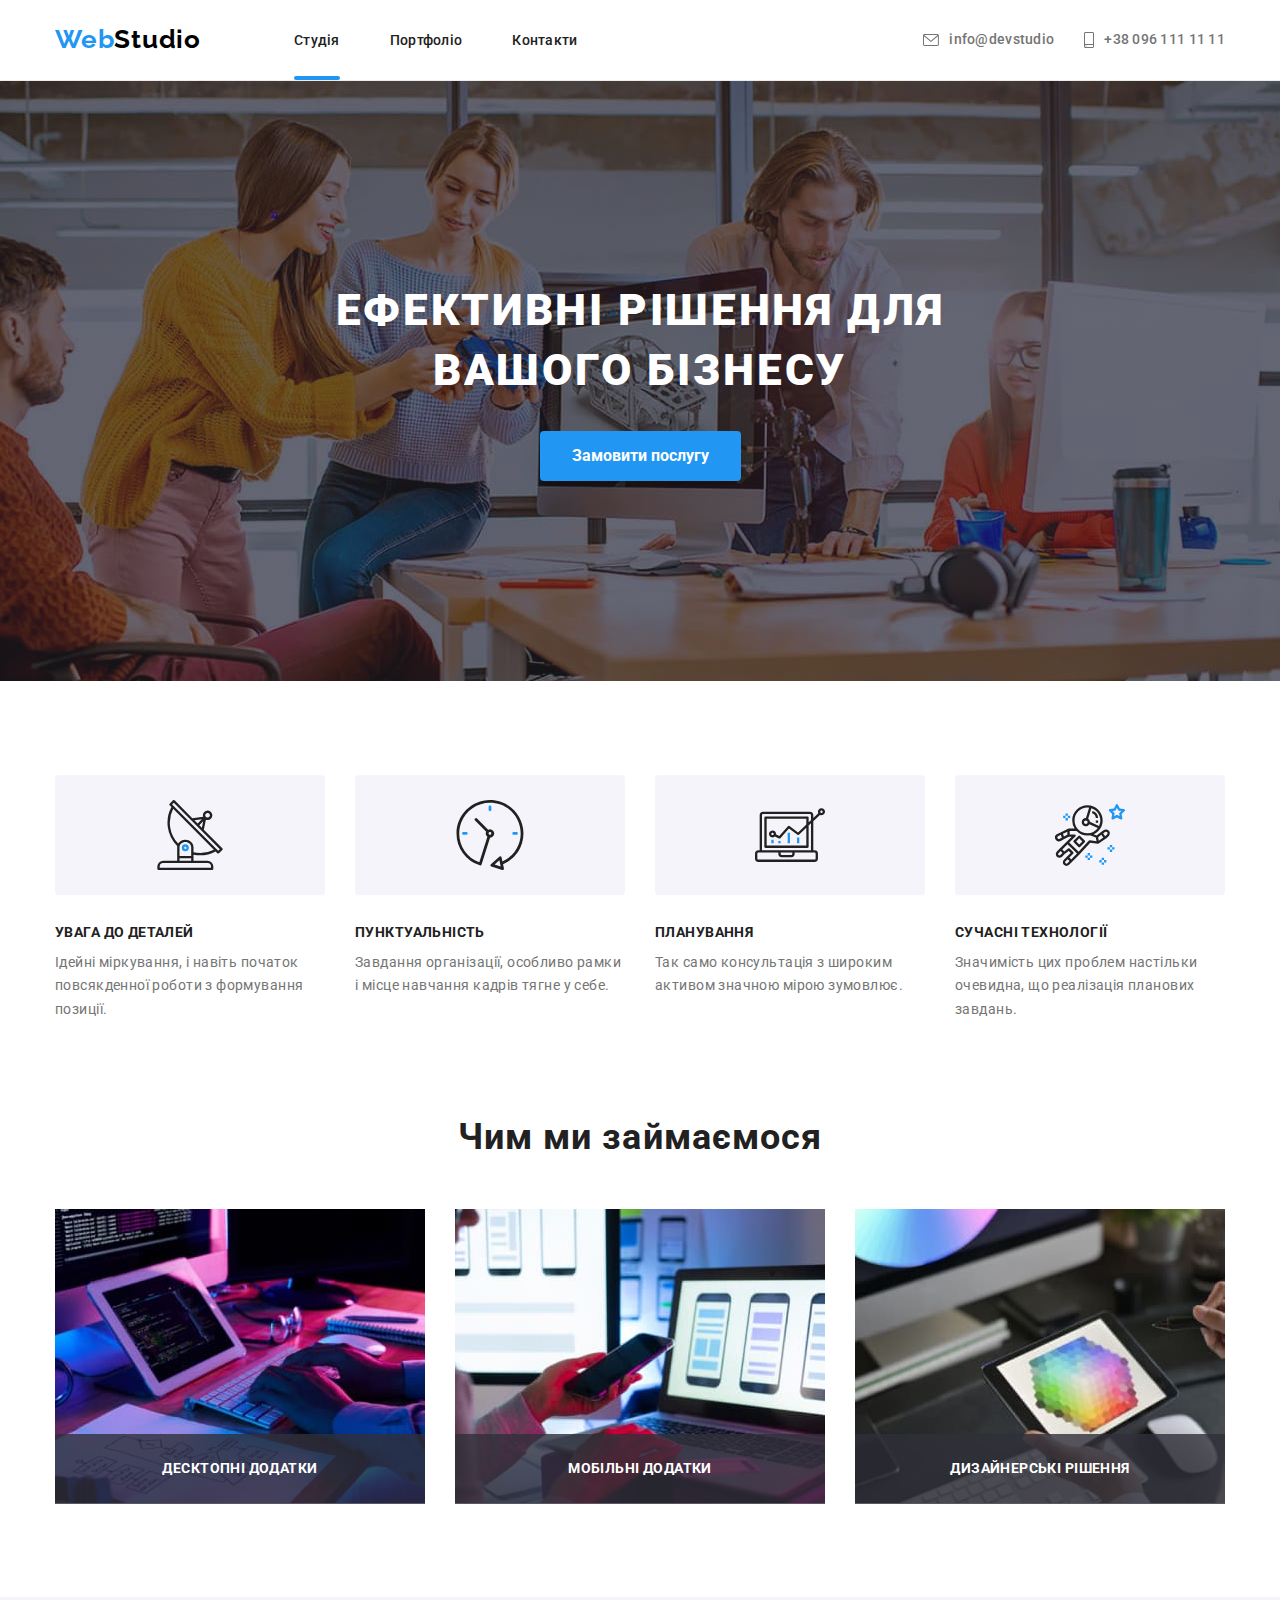
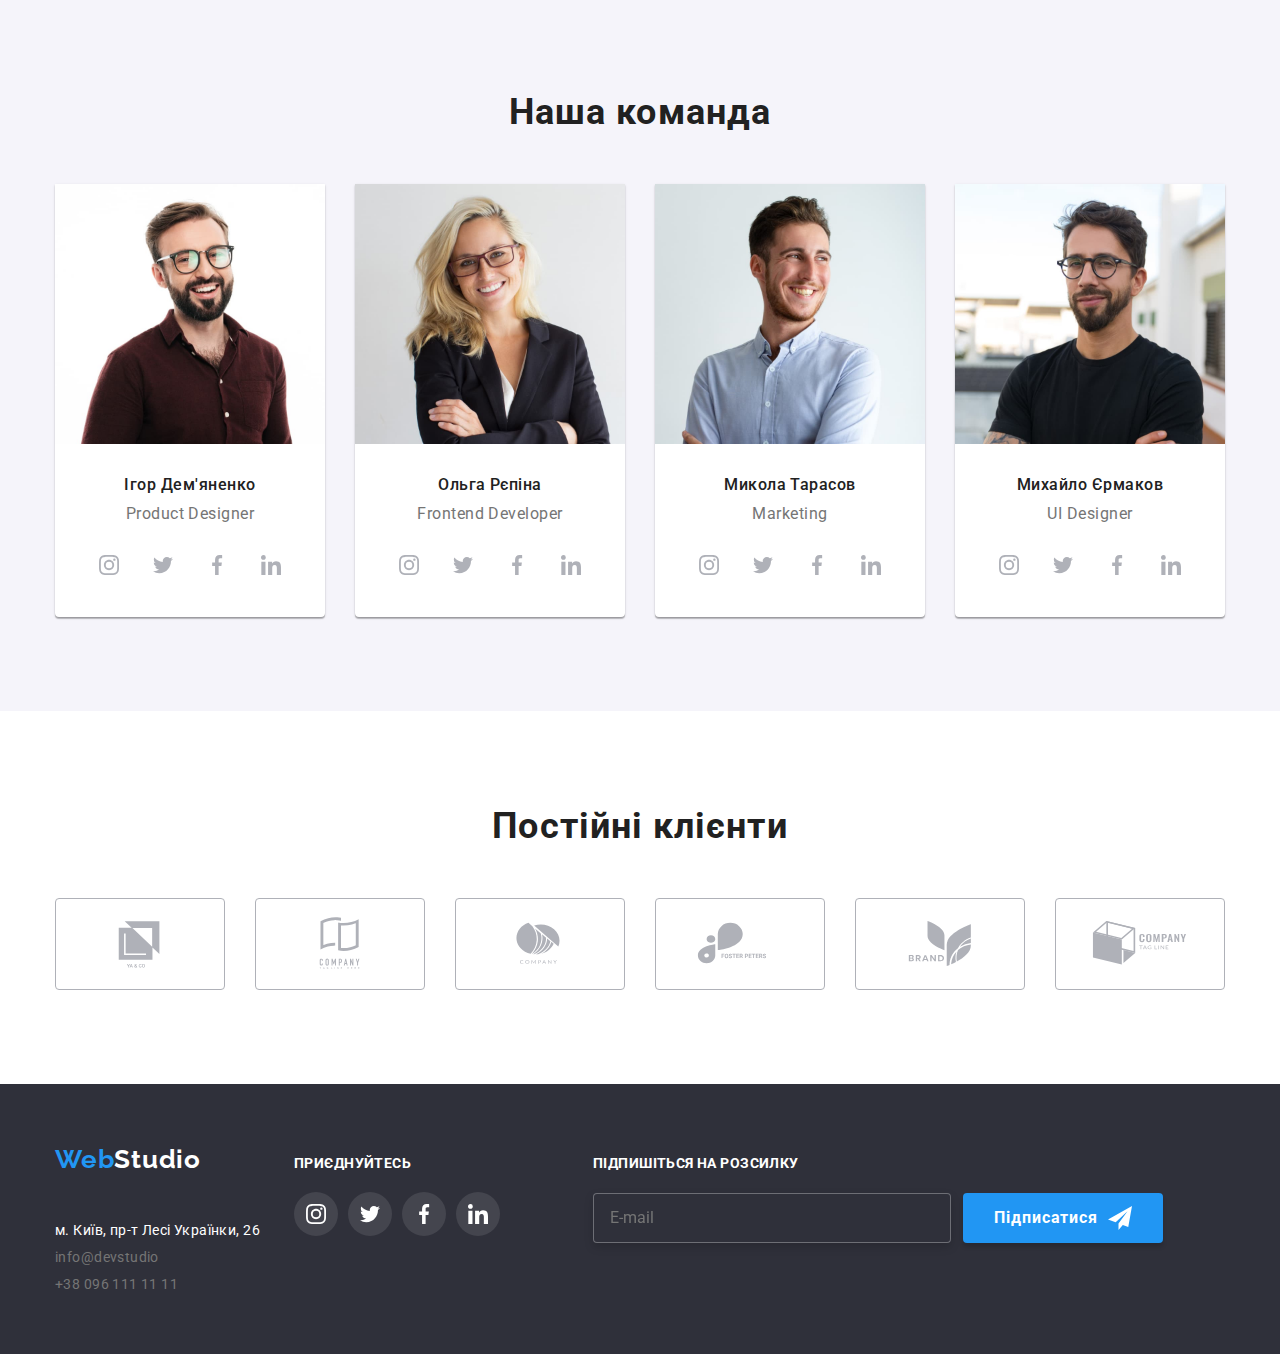
==== commit 6b547fb5: "finished header and footer refactoring with BEM" ====
--- a/index.html
+++ b/index.html
@@ -15,30 +15,30 @@
     />
   </head>
   <body>
-    <header class="header-page">
+    <header class="page-header">
       <div class="container">
-        <div class="header-container">
-          <a class="link-logo" href="./index.html"
-            ><span class="web-word">Web</span>Studio</a
+        <div class="page-header__wrapper">
+          <a class="logo" href="./index.html"
+            ><span class="logo__word">Web</span>Studio</a
           >
           <nav>
-            <ul class="link-nav">
-              <li><a class="link current" href="./index.html">Студія</a></li>
+            <ul class="nav">
+              <li><a class="link nav__link--active" href="./index.html">Студія</a></li>
               <li><a class="link" href="./portfolio.html">Портфоліо</a></li>
               <li><a class="link" href="#">Контакти</a></li>
             </ul>
           </nav>
-          <ul class="link-contacts">
-            <li class="link-contact-item">
-              <a class="link link-contact" href="mailto:info@devstudio.com"
-                ><svg class="link-contacts-icon" width="16px" height="12px">
+          <ul class="contacts">
+            <li>
+              <a class="link contacts__link" href="mailto:info@devstudio.com"
+                ><svg class="contacts__icon" width="16px" height="12px">
                   <use href="./images/icons.svg#icon-envelope"></use></svg
                 >info@devstudio</a
               >
             </li>
-            <li class="link-contact-item">
-              <a class="link link-contact" href="tel:+380961111111"
-                ><svg class="link-contacts-icon" width="10px" height="16px">
+            <li>
+              <a class="link contacts__link" href="tel:+380961111111"
+                ><svg class="contacts__icon" width="10px" height="16px">
                   <use href="./images/icons.svg#icon-smartphone"></use></svg
                 >+38 096 111 11 11</a
               >
@@ -167,29 +167,29 @@
                 <h3 class="worker">Ігор Дем'яненко</h3>
                 <p class="position">Product Designer</p>
                 <ul class="soc-list">
-                  <li class="soc-list-item">
-                    <a class="soc-list-link" href="#"
-                      ><svg class="soc-icon" width="20px" height="20px">
+                  <li>
+                    <a class="soc-list__link" href="#"
+                      ><svg class="soc-list__icon" width="20px" height="20px">
                         <use
                           href="./images/icons.svg#icon-instagram"
                         ></use></svg
                     ></a>
                   </li>
-                  <li class="soc-list-item">
-                    <a class="soc-list-link" href="#"
-                      ><svg class="soc-icon" width="20px" height="20px">
+                  <li>
+                    <a class="soc-list__link" href="#"
+                      ><svg class="soc-list__icon" width="20px" height="20px">
                         <use href="./images/icons.svg#icon-twitter"></use></svg
                     ></a>
                   </li>
-                  <li class="soc-list-item">
-                    <a class="soc-list-link" href="#"
-                      ><svg class="soc-icon" width="20px" height="20px">
+                  <li>
+                    <a class="soc-list__link" href="#"
+                      ><svg class="soc-list__icon" width="20px" height="20px">
                         <use href="./images/icons.svg#icon-facebook"></use></svg
                     ></a>
                   </li>
-                  <li class="soc-list-item">
-                    <a class="soc-list-link" href="#"
-                      ><svg class="soc-icon" width="20px" height="20px">
+                  <li>
+                    <a class="soc-list__link" href="#"
+                      ><svg class="soc-list__icon" width="20px" height="20px">
                         <use href="./images/icons.svg#icon-linkedin"></use></svg
                     ></a>
                   </li>
@@ -206,29 +206,29 @@
                 <h3 class="worker">Ольга Рєпіна</h3>
                 <p class="position">Frontend Developer</p>
                 <ul class="soc-list">
-                  <li class="soc-list-item">
-                    <a class="soc-list-link" href="#"
-                      ><svg class="soc-icon" width="20px" height="20px">
+                  <li>
+                    <a class="soc-list__link" href="#"
+                      ><svg class="soc-list__icon" width="20px" height="20px">
                         <use
                           href="./images/icons.svg#icon-instagram"
                         ></use></svg
                     ></a>
                   </li>
-                  <li class="soc-list-item">
-                    <a class="soc-list-link" href="#"
-                      ><svg class="soc-icon" width="20px" height="20px">
+                  <li>
+                    <a class="soc-list__link" href="#"
+                      ><svg class="soc-list__icon" width="20px" height="20px">
                         <use href="./images/icons.svg#icon-twitter"></use></svg
                     ></a>
                   </li>
-                  <li class="soc-list-item">
-                    <a class="soc-list-link" href="#"
-                      ><svg class="soc-icon" width="20px" height="20px">
+                  <li>
+                    <a class="soc-list__link" href="#"
+                      ><svg class="soc-list__icon" width="20px" height="20px">
                         <use href="./images/icons.svg#icon-facebook"></use></svg
                     ></a>
                   </li>
-                  <li class="soc-list-item">
-                    <a class="soc-list-link" href="#"
-                      ><svg class="soc-icon" width="20px" height="20px">
+                  <li>
+                    <a class="soc-list__link" href="#"
+                      ><svg class="soc-list__icon" width="20px" height="20px">
                         <use href="./images/icons.svg#icon-linkedin"></use></svg
                     ></a>
                   </li>
@@ -245,29 +245,29 @@
                 <h3 class="worker">Микола Тарасов</h3>
                 <p class="position">Marketing</p>
                 <ul class="soc-list">
-                  <li class="soc-list-item">
-                    <a class="soc-list-link" href="#"
-                      ><svg class="soc-icon" width="20px" height="20px">
+                  <li>
+                    <a class="soc-list__link" href="#"
+                      ><svg class="soc-list__icon" width="20px" height="20px">
                         <use
                           href="./images/icons.svg#icon-instagram"
                         ></use></svg
                     ></a>
                   </li>
-                  <li class="soc-list-item">
-                    <a class="soc-list-link" href="#"
-                      ><svg class="soc-icon" width="20px" height="20px">
+                  <li>
+                    <a class="soc-list__link" href="#"
+                      ><svg class="soc-list__icon" width="20px" height="20px">
                         <use href="./images/icons.svg#icon-twitter"></use></svg
                     ></a>
                   </li>
-                  <li class="soc-list-item">
-                    <a class="soc-list-link" href="#"
-                      ><svg class="soc-icon" width="20px" height="20px">
+                  <li>
+                    <a class="soc-list__link" href="#"
+                      ><svg class="soc-list__icon" width="20px" height="20px">
                         <use href="./images/icons.svg#icon-facebook"></use></svg
                     ></a>
                   </li>
-                  <li class="soc-list-item">
-                    <a class="soc-list-link" href="#"
-                      ><svg class="soc-icon" width="20px" height="20px">
+                  <li>
+                    <a class="soc-list__link" href="#"
+                      ><svg class="soc-list__icon" width="20px" height="20px">
                         <use href="./images/icons.svg#icon-linkedin"></use></svg
                     ></a>
                   </li>
@@ -284,29 +284,29 @@
                 <h3 class="worker">Михайло Єрмаков</h3>
                 <p class="position">UI Designer</p>
                 <ul class="soc-list">
-                  <li class="soc-list-item">
-                    <a class="soc-list-link" href="#"
-                      ><svg class="soc-icon" width="20px" height="20px">
+                  <li>
+                    <a class="soc-list__link" href="#"
+                      ><svg class="soc-list__icon" width="20px" height="20px">
                         <use
                           href="./images/icons.svg#icon-instagram"
                         ></use></svg
                     ></a>
                   </li>
-                  <li class="soc-list-item">
-                    <a class="soc-list-link" href="#"
-                      ><svg class="soc-icon" width="20px" height="20px">
+                  <li>
+                    <a class="soc-list__link" href="#"
+                      ><svg class="soc-list__icon" width="20px" height="20px">
                         <use href="./images/icons.svg#icon-twitter"></use></svg
                     ></a>
                   </li>
-                  <li class="soc-list-item">
-                    <a class="soc-list-link" href="#"
-                      ><svg class="soc-icon" width="20px" height="20px">
+                  <li>
+                    <a class="soc-list__link" href="#"
+                      ><svg class="soc-list__icon" width="20px" height="20px">
                         <use href="./images/icons.svg#icon-facebook"></use></svg
                     ></a>
                   </li>
-                  <li class="soc-list-item">
-                    <a class="soc-list-link" href="#"
-                      ><svg class="soc-icon" width="20px" height="20px">
+                  <li>
+                    <a class="soc-list__link" href="#"
+                      ><svg class="soc-list__icon" width="20px" height="20px">
                         <use href="./images/icons.svg#icon-linkedin"></use></svg
                     ></a>
                   </li>
@@ -370,80 +370,80 @@
     </main>
     <footer class="page-footer">
       <div class="container">
-        <div class="change-style-footer">
-          <div class="logo-contacts-footer">
-            <a class="link-logo-footer" href="./index.html"
-              ><span class="web-word">Web</span>Studio</a
+        <div class="page-footer__flex">
+          <div class="logo-contacts">
+            <a class="logo page-footer__logo" href="./index.html"
+              ><span class="logo__word">Web</span>Studio</a
             >
-            <address class="contacts">
-              <ul class="link-contacts contacts-footer">
-                <li class="location">
+            <address class="contact">
+              <ul class="contacts contact__list">
+                <li class="contact__location">
                   <a
-                    class="link-footer"
+                    class="contact__link"
                     href="https://goo.gl/maps/7kxBD52CgUuhiN939"
                     target="_blank"
                     rel="noopener nofollow noreferrer"
                     >м. Київ, пр-т Лесі Українки, 26</a
                   >
                 </li>
-                <li class="link-contacts-item">
-                  <a class="link-footer" href="mailto:info@devstudio.com"
+                <li class="contact__item">
+                  <a class="contact__link" href="mailto:info@devstudio.com"
                     >info@devstudio</a
                   >
                 </li>
-                <li class="link-contacts-item">
-                  <a class="link-footer" href="tel:+380961111111"
+                <li class="contact__item">
+                  <a class="contact__link" href="tel:+380961111111"
                     >+38 096 111 11 11</a
                   >
                 </li>
               </ul>
             </address>
           </div>
-          <div class="join-footer">
-            <h3 class="join third-lvl-title">Приєднуйтесь</h3>
+          <div class="social-networks">
+            <h3 class="social-networks__title third-lvl-title">Приєднуйтесь</h3>
             <ul class="soc-list">
-              <li class="soc-list-item">
-                <a class="soc-list-link sc-lnk-footer" href="#"
-                  ><svg class="soc-icon-footer" width="20px" height="20px">
+              <li>
+                <a class="soc-list__link soc-list__link--bg-color" href="#"
+                  ><svg class="soc-list__icon- soc-list__icon--color" width="20px" height="20px">
                     <use href="./images/icons.svg#icon-instagram"></use></svg
                 ></a>
               </li>
-              <li class="soc-list-item">
-                <a class="soc-list-link sc-lnk-footer" href="#"
-                  ><svg class="soc-icon-footer" width="20px" height="20px">
+              <li>
+                <a class="soc-list__link soc-list__link--bg-color" href="#"
+                  ><svg class="soc-list__icon soc-list__icon--color" width="20px" height="20px">
                     <use href="./images/icons.svg#icon-twitter"></use></svg
                 ></a>
               </li>
-              <li class="soc-list-item">
-                <a class="soc-list-link sc-lnk-footer" href="#"
-                  ><svg class="soc-icon-footer" width="20px" height="20px">
+              <li>
+                <a class="soc-list__link soc-list__link--bg-color" href="#"
+                  ><svg class="soc-list__icon soc-list__icon--color" width="20px" height="20px">
                     <use href="./images/icons.svg#icon-facebook"></use></svg
                 ></a>
               </li>
-              <li class="soc-list-item">
-                <a class="soc-list-link sc-lnk-footer" href="#"
-                  ><svg class="soc-icon-footer" width="20px" height="20px">
+              <li>
+                <a class="soc-list__link soc-list__link--bg-color" href="#"
+                  ><svg class="soc-list__icon soc-list__icon--color" width="20px" height="20px">
                     <use href="./images/icons.svg#icon-linkedin"></use></svg
                 ></a>
               </li>
             </ul>
           </div>
-          <div class="subscribe-email">
+          <div class="subscribe">
             <form name="subscribe-form">
-              <label class="subscribe-form-label" for="mail"
+              <label class="subscribe-form__label" for="mail"
                 >Підпишіться на розсилку</label
               >
               <div class="subscribe-field-btn">
                 <input
-                  class="subscribe-field"
+                  class="subscribe__field"
                   type="email"
                   name="mail"
                   id="mail"
                   placeholder="E-mail"
                 />
-                <button class="subscribe-btn" type="submit">
+                <button class="subscribe__btn" type="submit">
                   Підписатися
-                  <svg class="sub-icon-send" width="24px" height="24px">
+                  <svg class="subscribe__icon" width="24px" height="24px">
                     <use href="./images/icons.svg#icon-icon-send"></use>
                   </svg>
                 </button>
@@ -459,53 +459,35 @@
         <form name="contact-form">
           <label class="form-label" for="person-name">Імʼя</label>
           <div class="form-control">
-            <input
-              class="form-input"
-              type="text"
-              name="person-name"
-              id="person-name"
-            />
+            <input class="form-input" type="text" name="person-name" id="person-name" />
             <svg class="form-input-icon" width="18" height="18">
               <use href="./images/icons.svg#icon-person"></use>
             </svg>
           </div>
           <label class="form-label" for="person-tel">Телефон</label>
           <div class="form-control">
-            <input
-              class="form-input"
-              type="tel"
-              name="person-tel"
-              id="person-tel"
-            />
+            <input class="form-input" type="tel" name="person-tel" id="person-tel" />
             <svg class="form-input-icon" width="18" height="18">
               <use href="./images/icons.svg#icon-phone"></use>
             </svg>
           </div>
           <label class="form-label" for="person-email">Пошта</label>
           <div class="form-control">
-            <input
-              class="form-input"
-              type="email"
-              name="person-email"
-              id="person-email"
-            />
+            <input class="form-input" type="email" name="person-email" id="person-email" />
             <svg class="form-input-icon" width="18" height="18">
               <use href="./images/icons.svg#icon-email"></use>
             </svg>
           </div>
           <label class="form-label" for="person-comment">Коментар</label>
-          <textarea
-            class="form-comment"
-            name="person-comment"
-            id="person-comment"
-            placeholder="Введіть текст"
-          ></textarea>
-          <label for="mailing-agreement"
-            >Погоджуюся з розсилкою та приймаю
-            <a class="agreement-link" href="#">Умови договору</a></label
-          >
-          <select name="mailing-agreement" id="mailing-agreement"></select>
-          <button class="subscribe-btn" type="submit">Відправити</button>
+          <textarea class="form-textarea" name="person-comment" id="person-comment" placeholder="Введіть текст"></textarea>
+          <label class="checkbox-label" for="contract-terms"><input class="checkbox-input visually-hidden" type="checkbox"
+              name="contract-terms" id="contract-terms" />
+            <span class="checkbox-icon"></span>
+            Погоджуюся з розсилкою та приймаю
+            <a class="contract-terms-link" href="#">Умови договору</a></label>
+          <button class="subscribe__btn btn-modal" type="submit">
+            Відправити
+          </button>
         </form>
         <button class="modal-btn" type="button" data-modal-close>
           <svg class="cross" width="18px" height="18px">
@@ -515,5 +497,6 @@
       </div>
     </div>
     <script src="./js/modal.js"></script>
-  </body>
-</html>
+    </body>
+    
+    </html>
--- a/css/styles.css
+++ b/css/styles.css
@@ -1,4 +1,4 @@
-/* спочатку йдуть властивості стилів для index.html, потім для portfolio.html починаючи зі строки 352 */
+/* спочатку йдуть властивості стилів для index.html, потім для portfolio.html */
 /* хедер та футер  для всіх файлів */
 
 :root {
@@ -23,6 +23,9 @@
   --timing-function-1: cubic-bezier(0.4, 0, 0.2, 1);
   --duration-1: 250ms;
   --bckgrnd-color-before: rgba(33, 150, 243, 0.9);
+  --modal-border-color: rgba(0, 0, 0, 0.1);
+  --input-border-color: rgba(33, 33, 33, 0.2);
+  --placeholder-color: rgba(117, 117, 117, 0.5);
 }
 
 body {
@@ -35,7 +38,14 @@
   list-style-type: none;
 }
 
-h1, h2, h3, h4, h5, h6, p, ul {
+h1,
+h2,
+h3,
+h4,
+h5,
+h6,
+p,
+ul {
   margin: 0;
   padding: 0;
 }
@@ -43,25 +53,24 @@
 /* модальне вікно */
 .backdrop {
   background-color: var(--backdrop-backgrnd-color);
-  position:fixed;
+  position: fixed;
   top: 0;
   left: 0;
   width: 100%;
   height: 100%;
   z-index: 1;
   opacity: 1;
-  transition: opacity var(--duration-1) var(--timing-function-1), visibility var(--duration-1) var(--timing-function-1); 
+  transition: opacity var(--duration-1) var(--timing-function-1), visibility var(--duration-1) var(--timing-function-1);
 }
 
 .backdrop.is-hidden {
   opacity: 0;
   visibility: hidden;
   pointer-events: none;
-}  
+}
 
 
 .modal {
-  /* box-sizing: content-box; */
   position: absolute;
   top: 50%;
   left: 50%;
@@ -70,8 +79,8 @@
   height: 581px;
   background-color: var(--white-color);
   box-shadow: 0px 1px 3px rgba(0, 0, 0, 0.12),
-  0px 1px 1px rgba(0, 0, 0, 0.14),
-  0px 2px 1px rgba(0, 0, 0, 0.2);
+    0px 1px 1px rgba(0, 0, 0, 0.14),
+    0px 2px 1px rgba(0, 0, 0, 0.2);
   border-radius: 4px;
   transition: transform var(--duration-1) var(--timing-function-1);
   padding: 40px;
@@ -89,18 +98,18 @@
   height: 30px;
   background-color: var(--white-color);
   border-radius: 50%;
-  border: 1px solid rgba(0, 0, 0, 0.1);
+  border: 1px solid var(--modal-border-color);
   display: flex;
   justify-content: center;
   align-items: center;
   cursor: pointer;
- }
+}
 
 .cross {
   transition: fill var(--duration-1) var(--timing-function-1);
 }
 
-.modal-btn:hover .cross{
+.modal-btn:hover .cross {
   fill: var(--bluelite-color);
 }
 
@@ -111,31 +120,111 @@
   line-height: 1.15;
   letter-spacing: 0.03em;
   text-align: center;
+  margin-bottom: 12px;
 }
 
 .form-label {
   display: block;
+  font-size: 12px;
+  line-height: 1.16;
+  letter-spacing: 0.01em;
+  color: var(--secondary-color);
+  margin-top: 10px;
+  margin-bottom: 4px;
 }
 
 .form-control {
   position: relative;
-  display: flex;
 }
 
 .form-input {
   width: 100%;
   height: 40px;
+  padding: 12px 12px 12px 42px;
+  border-radius: 4px;
+  border: 1px solid var(--input-border-color);
+  outline: none;
 }
 
 .form-input-icon {
-  position: absolute
-}
-
-.form-comment {
+  position: absolute;
+  top: 50%;
+  left: 12px;
+  transform: translateY(-50%);
+}
+
+.form-input:focus,
+.form-textarea:focus {
+  border-color: var(--bluelite-color);
+}
+
+.form-control:focus-within .form-input-icon {
+  fill: var(--bluelite-color);
+}
+
+.form-textarea {
+  display: block;
   width: 100%;
   height: 120px;
   resize: none;
-  
+  border-radius: 4px;
+  border: 1px solid var(--input-border-color);
+  padding: 11px 15px;
+  outline: none;
+  font-size: 12px;
+}
+
+.form-textarea::placeholder {
+  font-size: 12px;
+  line-height: 1.16;
+  letter-spacing: 0.01em;
+  color: var(--placeholder-color);
+}
+
+/* checkbox у модалці */
+
+.checkbox-label {
+  display: flex;
+  justify-content: center;
+  align-items: center;
+  font-size: 14px;
+  line-height: 1.71;
+  letter-spacing: 0.03em;
+  color: var(--secondary-color);
+  margin-top: 20px;
+  cursor: pointer;
+}
+
+.checkbox-input {
+  appearance: none;
+}
+
+.checkbox-icon {
+  display: inline-block;
+  width: 16px;
+  height: 15px;
+  border: 2px solid var(--black-color);
+  border-radius: 2px;
+  margin-right: 7px;
+}
+
+.checkbox-input:checked+.checkbox-icon {
+  background-color: var(--bluelite-color);
+  border-color: var(--bluelite-color);
+  background-image: url(../images/check.svg);
+  background-size: contain;
+  background-origin: border-box;
+}
+
+.contract-terms-link {
+  color: var(--bluelite-color);
+  margin-left: 5px;
+}
+
+.btn-modal {
+  margin-top: 30px;
+  margin-right: auto;
+  margin-left: auto;
 }
 
 /* стилі у тегів <section> */
@@ -169,30 +258,26 @@
 }
 
 /* клаc тегу header */
-.header-page {
+.page-header {
   border-bottom: 1px solid var(--border-bottom-color);
-  /* position: fixed;
-  width: 100%;
-  top: 0;
-  left: 0; */
 }
 
 
 /* div обгортка логотипу та навігації хедера */
-.header-container {
+.page-header__wrapper {
   display: flex;
   align-items: center;
 }
 
 /* список навігації (хедер) */
-.link-nav {
+.nav {
   display: flex;
   gap: 50px;
 }
 
-.current::after {
+.nav__link--active::after {
   display: inline-block;
-  content:"";
+  content: "";
   position: absolute;
   bottom: 0;
   left: 0;
@@ -200,33 +285,33 @@
   height: 4px;
   border-radius: 2px;
   background-color: var(--bluelite-color);
- }
+}
 
 
 
 /* список що йде зразу за списком навігаціїї(email та tel) (хедер) */
-.link-contacts {  
+.contacts {
   display: flex;
   margin-left: auto;
   gap: 30px;
 }
 
-.link-contacts-icon {
+.contacts__link {
+  display: flex;
+  align-items: center;
+}
+
+.contacts__icon {
   margin-right: 10px;
   fill: var(--secondary-color);
 }
 
-.link-contact {
-  display: flex;
-  align-items: center;
-}
-
-
-.link:hover .link-contacts-icon {
+
+.link:hover .contacts__icon {
   fill: var(--bluelite-color);
 }
 
-.link:focus .link-contacts-icon {
+.link:focus .contacts__icon {
   fill: var(--bluelite-color);
 }
 
@@ -245,7 +330,7 @@
 }
 
 /* посилання-логотип (хедер) */
-.link-logo {
+.logo {
   font-family: var(--additional-font-family);
   font-size: 26px;
   font-weight: 700;
@@ -258,7 +343,7 @@
 }
 
 /* span обгортка у логотипі слова Web (хедер і футер) */
-.web-word {
+.logo__word {
   color: var(--bluelite-color);
 }
 
@@ -276,7 +361,7 @@
 }
 
 /* колір тексту  для пошти і телефону */
-.link-contacts .link {
+.contacts .link {
   color: var(--secondary-color);
 }
 
@@ -346,7 +431,7 @@
 
 /* кнопка при фокусі (герой) */
 .hero-btn:focus {
-background-color: var(--btnhover-color);
+  background-color: var(--btnhover-color);
 }
 
 /* список секціїї advantages (мейн) */
@@ -382,7 +467,7 @@
 
 .what-we-do-thumb {
   position: relative;
-  
+
 }
 
 /* заголовок h3 секції "what-we-do"(мейн) */
@@ -446,14 +531,14 @@
   line-height: 1.2;
   letter-spacing: 0.03em;
   margin-bottom: 10px;
- }
-
- /* абзац h3 в елементі списку секції "our-team" (мейн) */
+}
+
+/* абзац h3 в елементі списку секції "our-team" (мейн) */
 .position {
-    font-size: 16px;
-    line-height: 1.2;
-    letter-spacing: 0.03em;
-    color: var(--secondary-color);
+  font-size: 16px;
+  line-height: 1.2;
+  letter-spacing: 0.03em;
+  color: var(--secondary-color);
 }
 
 .soc-list {
@@ -463,7 +548,7 @@
   margin-top: 20px;
 }
 
-.soc-list-link {
+.soc-list__link {
   width: 44px;
   height: 44px;
   display: flex;
@@ -473,24 +558,24 @@
   transition: background-color var(--duration-1) var(--timing-function-1);
 }
 
-.soc-icon {
+.soc-list__icon {
   fill: var(--icon-color);
   transition: fill var(--duration-1) var(--timing-function-1);
 }
 
-.soc-list-link:hover {
+.soc-list__link:hover {
   background-color: var(--bluelite-color);
 }
 
-.soc-list-link:focus {
+.soc-list__link:focus {
   background-color: var(--bluelite-color);
 }
 
-.soc-list-link:hover .soc-icon {
+.soc-list__link:hover .soc-list__icon {
   fill: var(--white-color);
 }
 
-.soc-list-link:focus .soc-icon {
+.soc-list__link:focus .soc-list__icon {
   fill: var(--white-color);
 }
 
@@ -542,7 +627,7 @@
   background-color: var(--banner-color);
 }
 
-.change-style-footer {
+.page-footer__flex {
   display: flex;
   align-items: baseline;
 }
@@ -552,47 +637,42 @@
 }
 
 /* посилання логотип у футері */
-.link-logo-footer {
-  font-family: var(--additional-font-family);
-  font-size: 26px;
-  font-weight: 700;
-  line-height: 1.2;
-  letter-spacing: 0.03em;
-  color: var(--white-color);
-  text-decoration: none;
+.page-footer__logo {
+  color: var(--white-color);
   display: inline-block;
   padding-top: 60px;
 }
 
+
 /* тег <address> у футері*/
-.contacts {
+.contact {
   font-style: normal;
 }
 
 /* ще одна назва класу для списку тегу address у футері */
-.contacts-footer {
+.contact__list {
   display: inline-block;
   padding-top: 20px;
   padding-bottom: 60px;
 }
 
 /* перший елемент списку у тезі address: адреса з посиланням на гугл карту (футер) */
-.location {
+.contact__location {
   margin-bottom: 9px;
 }
 
 /* посилання першого елементу списку у тезі address (футер) */
-.location .link-footer {
+.contact__location .contact__link {
   color: var(--white-color);
 }
 
 /* інші елементи списку у тезі address email та tel (футер) */
-.link-contacts-item:not(:last-child) {
+.contact__item:not(:last-child) {
   margin-bottom: 9px;
 }
 
 /* посилання елементів списку у тезі address (футер) */
-.link-footer {
+.contact__link {
   font-size: 14px;
   line-height: 1.2;
   letter-spacing: 0.03em;
@@ -602,33 +682,33 @@
 }
 
 /*ховер посилання елементів списку у тезі address (футер) */
-.link-footer:hover {
+.contact__link:hover {
   color: var(--bluelite-color);
 }
 
 /*фокус посилання елементів списку у тезі address (футер) */
-.link-footer:focus {
+.contact__link:focus {
   color: var(--bluelite-color);
 }
 
-.join {
-  color: var(--white-color);
-}
-
-.sc-lnk-footer {
+.social-networks__title {
+  color: var(--white-color);
+}
+
+.soc-list__link--bg-color {
   background-color: var(--bckgrnd-soc-color);
 }
 
-.soc-icon-footer {
+.soc-list__icon--color {
   fill: var(--white-color);
 }
 
 /* поле введення пошти для підписки */
-.subscribe-email {
+.subscribe {
   margin-left: 93px;
 }
 
-.subscribe-form-label {
+.subscribe-form__label {
   font-weight: 700;
   font-size: 14px;
   line-height: 1.1;
@@ -639,17 +719,17 @@
   margin-bottom: 20px;
   transition: color var(--duration-1) var(--timing-function-1);
 }
-
+/* 
 .sub-email-heading:hover {
   color: var(--border-input-email-color);
-}
+} */
 
 .subscribe-field-btn {
   display: flex;
   margin-top: 20px;
 }
 
-.subscribe-field {
+.subscribe__field {
   width: 358px;
   height: 50px;
   background-color: var(--banner-color);
@@ -661,7 +741,7 @@
   color: var(--white-color);
 }
 
-.subscribe-btn {
+.subscribe__btn {
   width: 200px;
   height: 50px;
   display: flex;
@@ -679,15 +759,16 @@
   letter-spacing: 0.06em;
   font-weight: 700;
   padding: 0 28px;
-  transition: background-color var(--duration-1) var(--timing-function-1);;
-}
-
-.sub-icon-send {
+  transition: background-color var(--duration-1) var(--timing-function-1);
+  ;
+}
+
+.subscribe__icon {
   fill: var(--white-color);
 }
 
-.subscribe-btn:hover,
-.subscribe-btn:focus {
+.subscribe__btn:hover,
+.subscribe__btn:focus {
   background-color: var(--btnhover-color);
 }
 
@@ -721,7 +802,7 @@
   border: none;
   border-radius: 4px;
   padding: 6px 22px;
-  transition: color var(--duration-1) var(--timing-function-1), background-color var(--duration-1) var(--timing-function-1),box-shadow var(--duration-1) var(--timing-function-1);
+  transition: color var(--duration-1) var(--timing-function-1), background-color var(--duration-1) var(--timing-function-1), box-shadow var(--duration-1) var(--timing-function-1);
 }
 
 /* ховер кнопки секції з класом "portfolio"(мейн) */
@@ -808,7 +889,7 @@
 }
 
 /* заголовок h3 елементів списку секції з класом "portfolio"(мейн) */
-.our-works   {
+.our-works {
   font-size: 16px;
   font-weight: 500;
   line-height: 1.2;
@@ -822,9 +903,4 @@
   line-height: 1.2;
   letter-spacing: 0.03em;
   color: var(--secondary-color);
-}
-
-
-
-
-
+}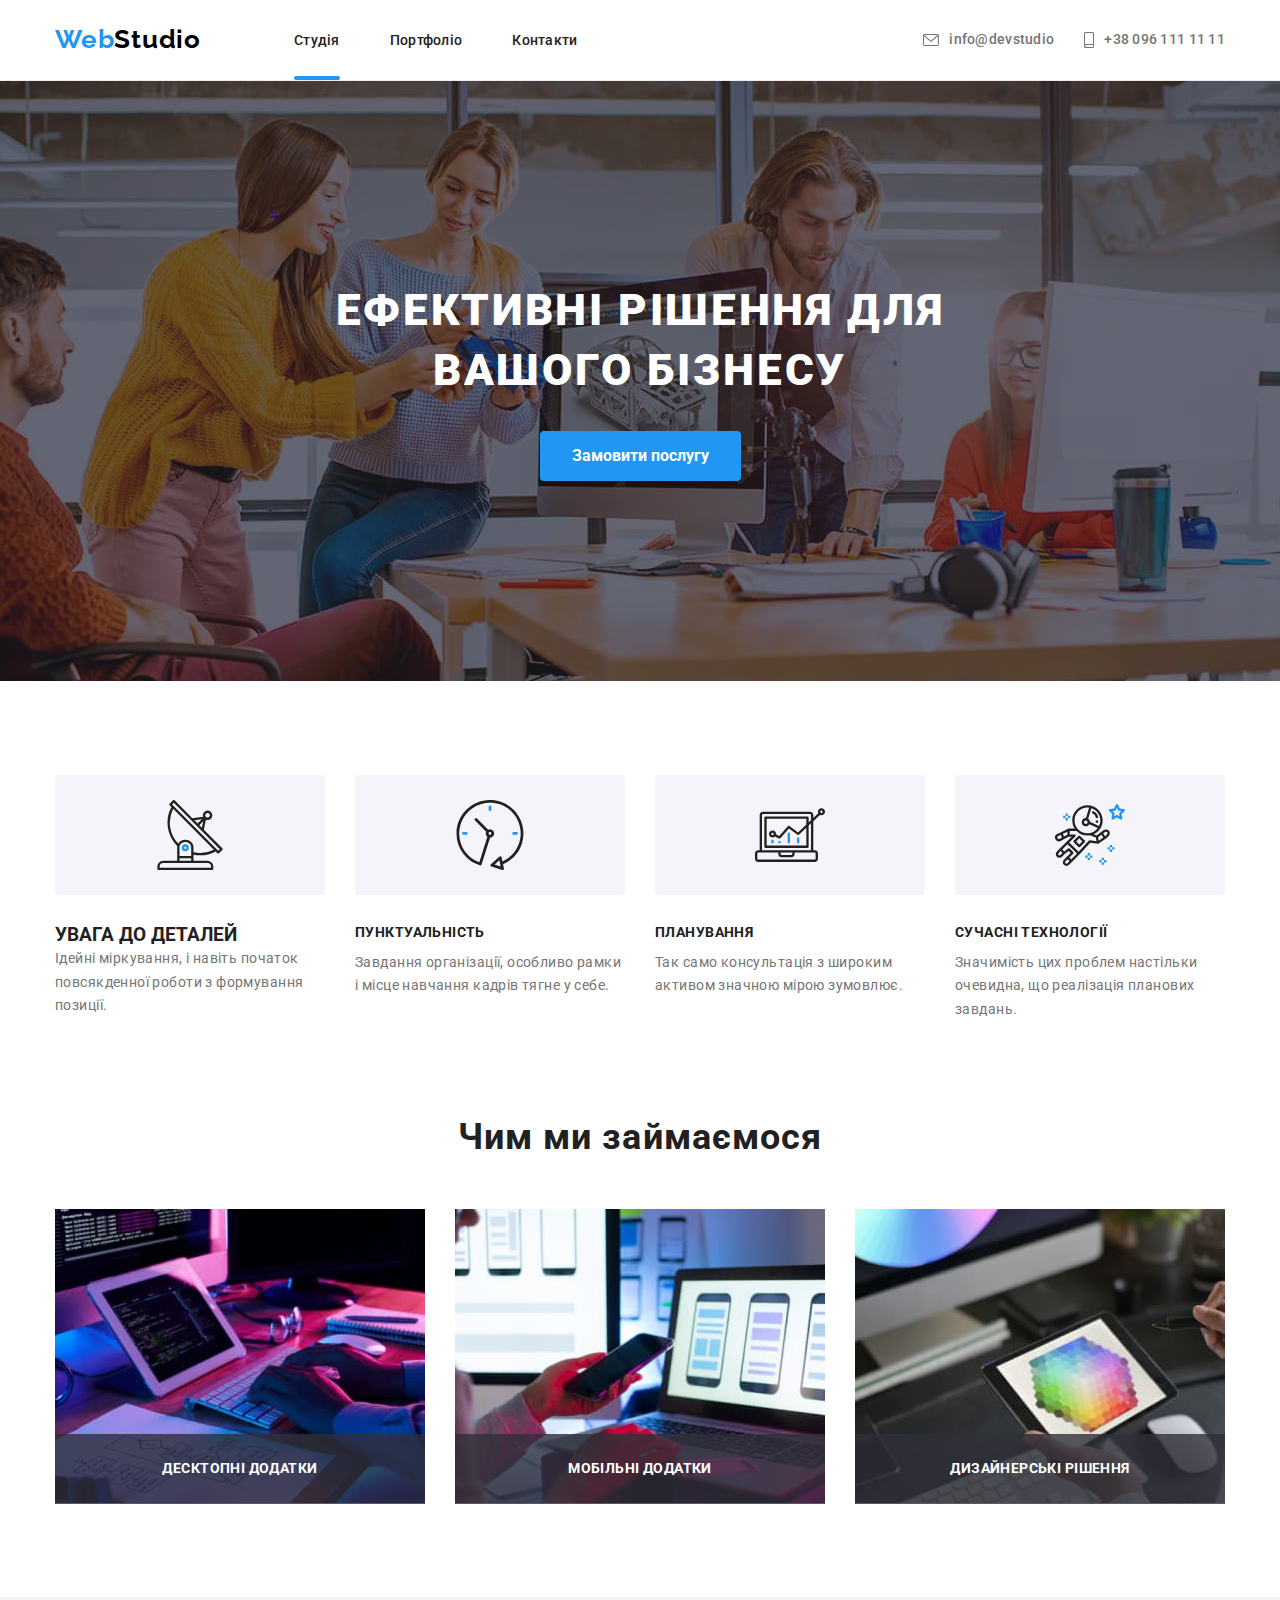
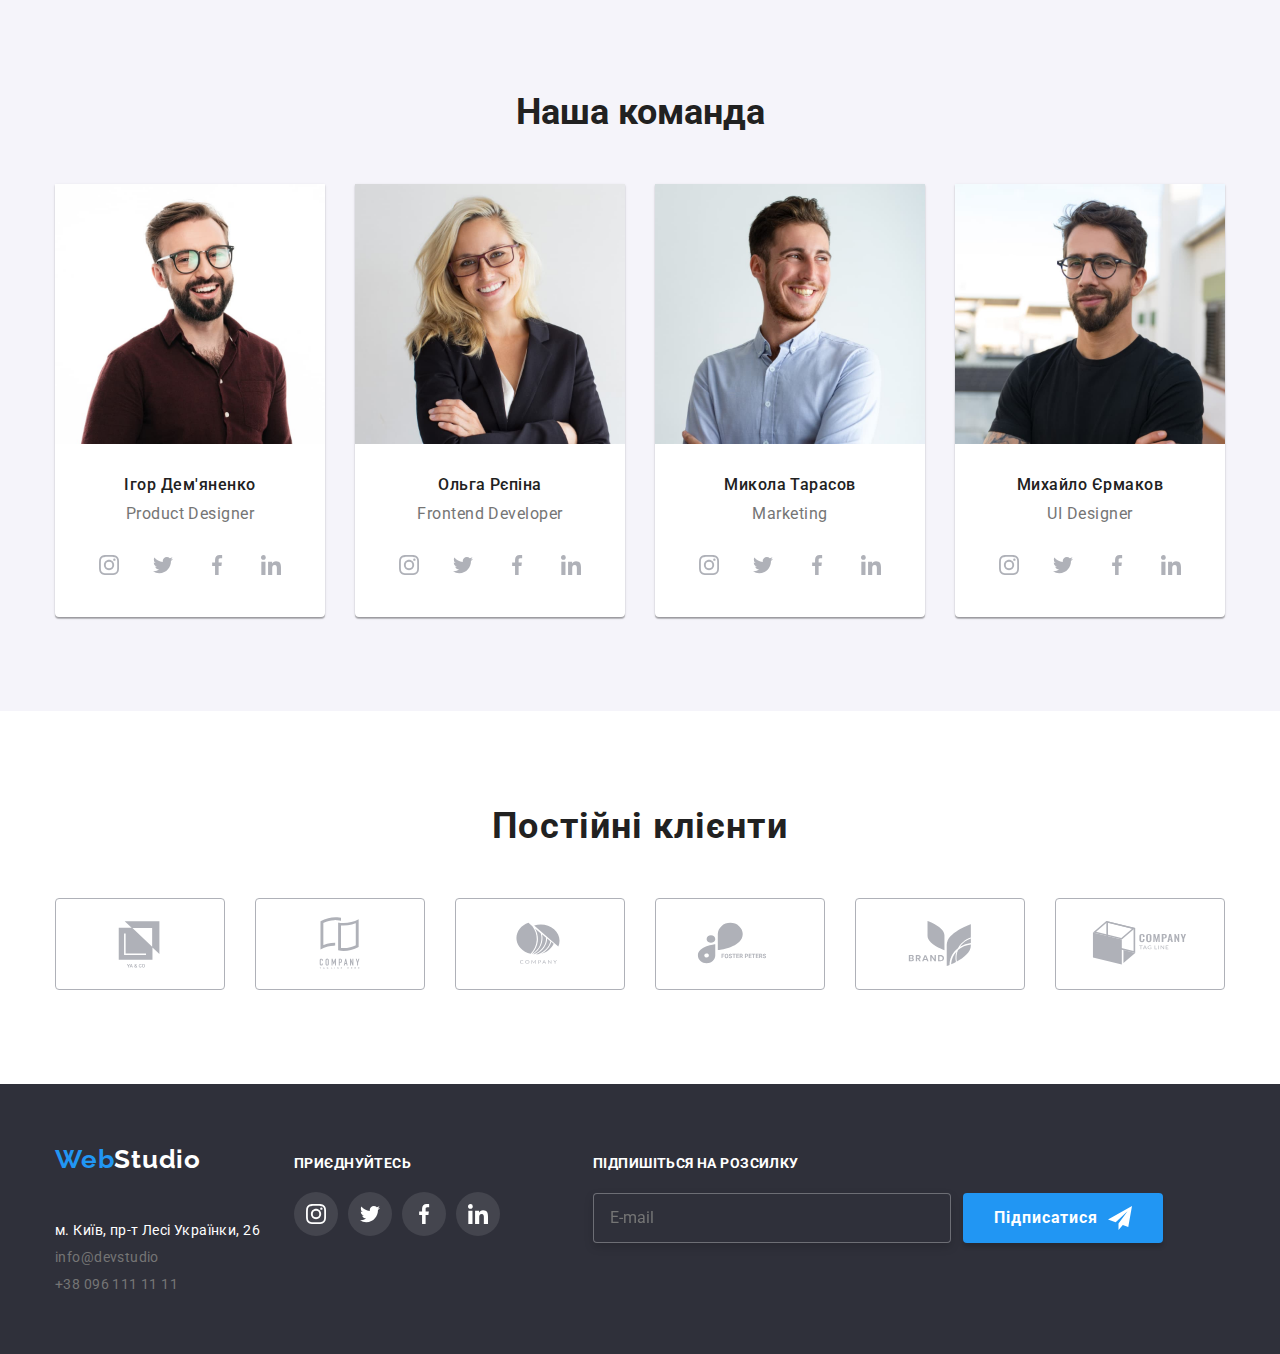
==== commit 7e665835: "complete restructuring index.html with BEM" ====
--- a/index.html
+++ b/index.html
@@ -47,62 +47,62 @@
         </div>
       </div>
     </header>
-    <main class="page-main">
-      <section class="hero changes-section">
+    <main>
+      <section class="hero section">
         <div class="container">
-          <h1 class="hero-heading">Ефективні рішення для вашого бізнесу</h1>
-          <button class="hero-btn" type="button" data-modal-open>
+          <h1 class="hero__heading">Ефективні рішення для вашого бізнесу</h1>
+          <button class="hero__btn" type="button" data-modal-open>
             Замовити послугу
           </button>
         </div>
       </section>
-      <section class="advantages changes-section">
+      <section class="advantages section">
         <div class="container">
           <h2 class="visually-hidden">Переваги</h2>
-          <ul class="advantages-list">
-            <li class="advantages-list-item">
-              <span class="advantages-list-image">
-                <svg class="advantages-list-icon" width="70px" height="70px">
+          <ul class="advantages__list">
+            <li>
+              <span class="advantages__image">
+                <svg width="70px" height="70px">
                   <use href="./images/icons.svg#icon-antenna"></use>
                 </svg>
               </span>
-              <h3 class="points third-lvl-title">УВАГА ДО ДЕТАЛЕЙ</h3>
-              <p class="description">
+              <h3 class="adadvantages__title">УВАГА ДО ДЕТАЛЕЙ</h3>
+              <p class="advantages__text">
                 Ідейні міркування, і навіть початок повсякденної роботи з
                 формування позиції.
               </p>
             </li>
-            <li class="advantages-list-item">
-              <span class="advantages-list-image">
-                <svg class="advantages-list-icon" width="70px" height="70px">
+            <li>
+              <span class="advantages__image">
+                <svg width="70px" height="70px">
                   <use href="./images/icons.svg#icon-clock"></use>
                 </svg>
               </span>
-              <h3 class="points third-lvl-title">ПУНКТУАЛЬНІСТЬ</h3>
-              <p class="description">
+              <h3 class="advantages__title">ПУНКТУАЛЬНІСТЬ</h3>
+              <p class="advantages__text">
                 Завдання організації, особливо рамки і місце навчання кадрів
                 тягне у себе.
               </p>
             </li>
-            <li class="advantages-list-item">
-              <span class="advantages-list-image">
-                <svg class="advantages-list-icon" width="70px" height="70px">
+            <li>
+              <span class="advantages__image">
+                <svg width="70px" height="70px">
                   <use href="./images/icons.svg#icon-diagram"></use>
                 </svg>
               </span>
-              <h3 class="points third-lvl-title">ПЛАНУВАННЯ</h3>
-              <p class="description">
+              <h3 class="advantages__title">ПЛАНУВАННЯ</h3>
+              <p class="advantages__text">
                 Так само консультація з широким активом значною мірою зумовлює.
               </p>
             </li>
-            <li class="advantages-list-item">
-              <span class="advantages-list-image">
-                <svg class="advantages-list-icon" width="70px" height="70px">
+            <li>
+              <span class="advantages__image">
+                <svg width="70px" height="70px">
                   <use href="./images/icons.svg#icon-astronaut"></use>
                 </svg>
               </span>
-              <h3 class="points third-lvl-title">СУЧАСНІ ТЕХНОЛОГІЇ</h3>
-              <p class="description">
+              <h3 class="advantages__title">СУЧАСНІ ТЕХНОЛОГІЇ</h3>
+              <p class="advantages__text">
                 Значимість цих проблем настільки очевидна, що реалізація
                 планових завдань.
               </p>
@@ -110,42 +110,42 @@
           </ul>
         </div>
       </section>
-      <section class="what-we-do changes-section">
+      <section class="what-we-do section">
         <div class="container">
-          <h2 class="what-we-do-heading second-lvl-title">Чим ми займаємося</h2>
-          <ul class="what-we-do-list">
-            <li class="what-we-do-list-item">
-              <div class="what-we-do-thumb">
+          <h2 class="what-we-do__heading">Чим ми займаємося</h2>
+          <ul class="what-we-do__list">
+            <li>
+              <div class="what-we-do__thumb">
                 <img
                   src="./images/img1.jpg"
                   alt="планшет, дві руки на клавіатурі щось друкують"
                   width="370"
                 />
-                <h3 class="what-we-do-title third-lvl-title">
+                <h3 class="what-we-do__title">
                   Десктопні додатки
                 </h3>
               </div>
             </li>
-            <li class="what-we-do-list-item">
-              <div class="what-we-do-thumb">
+            <li>
+              <div class="what-we-do__thumb">
                 <img
                   src="./images/img2.jpg"
                   alt="ноутбук та частина монітору на яких зображено смартфони і дві жіночі руки, в лівій руці знаходиться смартфон"
                   width="370"
                 />
-                <h3 class="what-we-do-title third-lvl-title">
+                <h3 class="what-we-do__title">
                   Мобільні додатки
                 </h3>
               </div>
             </li>
-            <li class="what-we-do-list-item">
-              <div class="what-we-do-thumb">
+            <li>
+              <div class="what-we-do__thumb">
                 <img
                   src="./images/img3.jpg"
                   alt="дві руки, в лівій планшет з зображенням палітри кольорів, в правій стилус"
                   width="370"
                 />
-                <h3 class="what-we-do-title third-lvl-title">
+                <h3 class="what-we-do__title">
                   Дизайнерські рішення
                 </h3>
               </div>
@@ -153,19 +153,19 @@
           </ul>
         </div>
       </section>
-      <section class="our-team changes-section">
+      <section class="our-team section">
         <div class="container">
-          <h2 class="our-team-heading second-lvl-title">Наша команда</h2>
-          <ul class="our-team-list">
-            <li class="our-team-list-item">
+          <h2 class="our-team__heading">Наша команда</h2>
+          <ul class="our-team__list">
+            <li class="our-team__item">
               <img
                 src="./images/photo1.jpg"
                 alt="чоловік на вигляд років 40 з бородою в окулярах посміхається"
                 width="270"
               />
-              <div class="our-team-description">
-                <h3 class="worker">Ігор Дем'яненко</h3>
-                <p class="position">Product Designer</p>
+              <div class="our-team__thumb">
+                <h3 class="our-team__title">Ігор Дем'яненко</h3>
+                <p class="our-team__text">Product Designer</p>
                 <ul class="soc-list">
                   <li>
                     <a class="soc-list__link" href="#"
@@ -196,15 +196,15 @@
                 </ul>
               </div>
             </li>
-            <li class="our-team-list-item">
+            <li class="our-team__item">
               <img
                 src="./images/photo2.jpg"
                 alt="жінка на вигляд років 35 з помірно довгим білим волоссям в окулярах посміхається"
                 width="270"
               />
-              <div class="our-team-description">
-                <h3 class="worker">Ольга Рєпіна</h3>
-                <p class="position">Frontend Developer</p>
+              <div class="our-team__thumb">
+                <h3 class="our-team__title">Ольга Рєпіна</h3>
+                <p class="our-team__text">Frontend Developer</p>
                 <ul class="soc-list">
                   <li>
                     <a class="soc-list__link" href="#"
@@ -235,15 +235,15 @@
                 </ul>
               </div>
             </li>
-            <li class="our-team-list-item">
+            <li class="our-team__item">
               <img
                 src="./images/photo3.jpg"
                 alt="чоловік на вигляд років 30 посміхається"
                 width="270"
               />
-              <div class="our-team-description">
-                <h3 class="worker">Микола Тарасов</h3>
-                <p class="position">Marketing</p>
+              <div class="our-team__thumb">
+                <h3 class="our-team__title">Микола Тарасов</h3>
+                <p class="our-team__text">Marketing</p>
                 <ul class="soc-list">
                   <li>
                     <a class="soc-list__link" href="#"
@@ -274,15 +274,15 @@
                 </ul>
               </div>
             </li>
-            <li class="our-team-list-item">
+            <li class="our-team__item">
               <img
                 src="./images/photo4.jpg"
                 alt="чоловік на вигляд років 30 в окулярах злегка посміхається"
                 width="270"
               />
-              <div class="our-team-description">
-                <h3 class="worker">Михайло Єрмаков</h3>
-                <p class="position">UI Designer</p>
+              <div class="our-team__thumb">
+                <h3 class="our-team__title">Михайло Єрмаков</h3>
+                <p class="our-team__text">UI Designer</p>
                 <ul class="soc-list">
                   <li>
                     <a class="soc-list__link" href="#"
@@ -316,50 +316,50 @@
           </ul>
         </div>
       </section>
-      <section class="regular-customers changes-section">
+      <section class="customers section">
         <div class="container">
-          <h2 class="regular-customers-heading second-lvl-title">
+          <h2 class="customers__heading second-lvl-title">
             Постійні клієнти
           </h2>
-          <ul class="regular-customers-list">
-            <li class="regular-customers-item">
-              <a class="regular-customer-link" href="#">
-                <svg class="customer-logo" width="106px" height="60px">
+          <ul class="customers__list">
+            <li>
+              <a class="customers__link" href="#">
+                <svg class="customers__logo" width="106px" height="60px">
                   <use href="./images/icons.svg#icon-client1_logo"></use>
                 </svg>
               </a>
             </li>
-            <li class="regular-customers-item">
-              <a class="regular-customer-link" href="#">
-                <svg class="customer-logo" width="106px" height="60px">
+            <li>
+              <a class="customers__link" href="#">
+                <svg class="customers__logo" width="106px" height="60px">
                   <use href="./images/icons.svg#icon-client2_logo"></use>
                 </svg>
               </a>
             </li>
-            <li class="regular-customers-item">
-              <a class="regular-customer-link" href="#">
-                <svg class="customer-logo" width="106px" height="60px">
+            <li>
+              <a class="customers__link" href="#">
+                <svg class="customers__logo" width="106px" height="60px">
                   <use href="./images/icons.svg#icon-client3_logo"></use>
                 </svg>
               </a>
             </li>
-            <li class="regular-customers-item">
-              <a class="regular-customer-link" href="#">
-                <svg class="customer-logo" width="106px" height="60px">
+            <li>
+              <a class="customers__link" href="#">
+                <svg class="customers__logo" width="106px" height="60px">
                   <use href="./images/icons.svg#icon-client4_logo"></use>
                 </svg>
               </a>
             </li>
-            <li class="regular-customers-item">
-              <a class="regular-customer-link" href="#">
-                <svg class="customer-logo" width="106px" height="60px">
+            <li>
+              <a class="customers__link" href="#">
+                <svg class="customers__logo" width="106px" height="60px">
                   <use href="./images/icons.svg#icon-client5_logo"></use>
                 </svg>
               </a>
             </li>
-            <li class="regular-customers-item">
-              <a class="regular-customer-link" href="#">
-                <svg class="customer-logo" width="106px" height="60px">
+            <li>
+              <a class="customers__link" href="#">
+                <svg class="customers__logo" width="106px" height="60px">
                   <use href="./images/icons.svg#icon-client6_logo"></use>
                 </svg>
               </a>
@@ -455,42 +455,45 @@
     </footer>
     <div class="backdrop is-hidden" data-modal>
       <div class="modal">
-        <h2 class="heading-modal">Залиште свої дані, ми вам передзвонимо</h2>
+        <h2 class="modal__title">Залиште свої дані, ми вам передзвонимо</h2>
         <form name="contact-form">
-          <label class="form-label" for="person-name">Імʼя</label>
-          <div class="form-control">
-            <input class="form-input" type="text" name="person-name" id="person-name" />
-            <svg class="form-input-icon" width="18" height="18">
+          <label class="modal__label" for="person-name">Імʼя</label>
+          <div class="modal__control">
+            <input class="modal__input" type="text" name="person-name" id="person-name" />
+            <svg class="modal__icon" width="18" height="18">
               <use href="./images/icons.svg#icon-person"></use>
             </svg>
           </div>
-          <label class="form-label" for="person-tel">Телефон</label>
-          <div class="form-control">
-            <input class="form-input" type="tel" name="person-tel" id="person-tel" />
-            <svg class="form-input-icon" width="18" height="18">
+          <label class="modal__label" for="person-tel">Телефон</label>
+          <div class="modal__control">
+            <input class="modal__input" type="tel" name="person-tel" id="person-tel" />
+            <svg class="modal__icon" width="18" height="18">
               <use href="./images/icons.svg#icon-phone"></use>
             </svg>
           </div>
-          <label class="form-label" for="person-email">Пошта</label>
-          <div class="form-control">
-            <input class="form-input" type="email" name="person-email" id="person-email" />
-            <svg class="form-input-icon" width="18" height="18">
+          <label class="modal__label" for="person-email">Пошта</label>
+          <div class="modal__control">
+            <input class="modal__input" type="email" name="person-email" id="person-email" />
+            <svg class="modal__icon" width="18" height="18">
               <use href="./images/icons.svg#icon-email"></use>
             </svg>
           </div>
-          <label class="form-label" for="person-comment">Коментар</label>
-          <textarea class="form-textarea" name="person-comment" id="person-comment" placeholder="Введіть текст"></textarea>
-          <label class="checkbox-label" for="contract-terms"><input class="checkbox-input visually-hidden" type="checkbox"
-              name="contract-terms" id="contract-terms" />
-            <span class="checkbox-icon"></span>
+          <label class="modal__label" for="person-comment">Коментар</label>
+          <textarea class="modal__textarea" name="person-comment" id="person-comment" placeholder="Введіть текст"></textarea>
+          <label class="modal-checkbox" for="contract-terms">
+            <input class="modal-checkbox__input visually-hidden" 
+            type="checkbox"
+            name="contract-terms"
+            id="contract-terms" />
+            <span class="modal-checkbox__icon"></span>
             Погоджуюся з розсилкою та приймаю
-            <a class="contract-terms-link" href="#">Умови договору</a></label>
-          <button class="subscribe__btn btn-modal" type="submit">
+            <a class="modal__link" href="#">Умови договору</a></label>
+          <button class="subscribe__btn modal__btn" type="submit">
             Відправити
           </button>
         </form>
-        <button class="modal-btn" type="button" data-modal-close>
-          <svg class="cross" width="18px" height="18px">
+        <button class="btn-close" type="button" data-modal-close>
+          <svg class="btn-close__icon" width="18px" height="18px">
             <use href="./images/icons.svg#icon-close"></use>
           </svg>
         </button>
--- a/css/styles.css
+++ b/css/styles.css
@@ -90,7 +90,7 @@
   transform: translate(-50%, -50%) scale(1.8);
 }
 
-.modal-btn {
+.btn-close {
   position: absolute;
   top: 8px;
   right: 8px;
@@ -105,17 +105,17 @@
   cursor: pointer;
 }
 
-.cross {
+.btn-close__icon {
   transition: fill var(--duration-1) var(--timing-function-1);
 }
 
-.modal-btn:hover .cross {
+.btn-close:hover .cross {
   fill: var(--bluelite-color);
 }
 
 /* стилізація форм модального вікна(футер у HTML) */
 
-.heading-modal {
+.modal__title {
   font-size: 20px;
   line-height: 1.15;
   letter-spacing: 0.03em;
@@ -123,7 +123,7 @@
   margin-bottom: 12px;
 }
 
-.form-label {
+.modal__label {
   display: block;
   font-size: 12px;
   line-height: 1.16;
@@ -133,11 +133,11 @@
   margin-bottom: 4px;
 }
 
-.form-control {
+.modal__control {
   position: relative;
 }
 
-.form-input {
+.modal__input {
   width: 100%;
   height: 40px;
   padding: 12px 12px 12px 42px;
@@ -146,23 +146,23 @@
   outline: none;
 }
 
-.form-input-icon {
+.modal__icon {
   position: absolute;
   top: 50%;
   left: 12px;
   transform: translateY(-50%);
 }
 
-.form-input:focus,
-.form-textarea:focus {
+.modal__input:focus,
+.modal__textarea:focus {
   border-color: var(--bluelite-color);
 }
 
-.form-control:focus-within .form-input-icon {
+.form-control:focus-within .modal__icon {
   fill: var(--bluelite-color);
 }
 
-.form-textarea {
+.modal__textarea {
   display: block;
   width: 100%;
   height: 120px;
@@ -174,7 +174,7 @@
   font-size: 12px;
 }
 
-.form-textarea::placeholder {
+.modal__textarea::placeholder {
   font-size: 12px;
   line-height: 1.16;
   letter-spacing: 0.01em;
@@ -183,7 +183,7 @@
 
 /* checkbox у модалці */
 
-.checkbox-label {
+.modal-checkbox {
   display: flex;
   justify-content: center;
   align-items: center;
@@ -195,11 +195,11 @@
   cursor: pointer;
 }
 
-.checkbox-input {
+.modal-checkbox__input {
   appearance: none;
 }
 
-.checkbox-icon {
+.modal-checkbox__icon {
   display: inline-block;
   width: 16px;
   height: 15px;
@@ -208,7 +208,7 @@
   margin-right: 7px;
 }
 
-.checkbox-input:checked+.checkbox-icon {
+.modal-checkbox__input:checked+.modal-checkbox__icon {
   background-color: var(--bluelite-color);
   border-color: var(--bluelite-color);
   background-image: url(../images/check.svg);
@@ -216,19 +216,19 @@
   background-origin: border-box;
 }
 
-.contract-terms-link {
+.modal__link {
   color: var(--bluelite-color);
   margin-left: 5px;
 }
 
-.btn-modal {
+.modal__btn {
   margin-top: 30px;
   margin-right: auto;
   margin-left: auto;
 }
 
 /* стилі у тегів <section> */
-.changes-section {
+.section {
   padding-top: 94px;
   padding-bottom: 94px;
 }
@@ -396,7 +396,7 @@
 
 
 /* заголовок h1 секці герой (мейн) */
-.hero-heading {
+.hero__heading {
   font-size: 44px;
   font-weight: 900;
   line-height: 1.36;
@@ -408,7 +408,7 @@
 }
 
 /* кнопка у секціїї герой (мейн) */
-.hero-btn {
+.hero__btn {
   display: flex;
   background-color: var(--bluelite-color);
   color: var(--white-color);
@@ -425,22 +425,22 @@
 }
 
 /* кнопка при ховері (герой) */
-.hero-btn:hover {
+.hero__btn:hover {
   background-color: var(--btnhover-color);
 }
 
 /* кнопка при фокусі (герой) */
-.hero-btn:focus {
+.hero__btn:focus {
   background-color: var(--btnhover-color);
 }
 
 /* список секціїї advantages (мейн) */
-.advantages-list {
+.advantages__list {
   display: flex;
   gap: 30px;
 }
 
-.advantages-list-image {
+.advantages__image {
   display: flex;
   justify-content: center;
   align-items: center;
@@ -451,8 +451,16 @@
   margin-bottom: 30px;
 }
 
+.advantages__title {
+  font-size: 14px;
+  line-height: 1.1;
+  letter-spacing: 0.03em;
+  text-transform: uppercase;
+  margin-bottom: 10px;
+}
+
 /* абзац p в елементах списку секціїї advantages (мейн) */
-.description {
+.advantages__text {
   font-size: 14px;
   line-height: 1.7;
   letter-spacing: 0.03em;
@@ -462,16 +470,34 @@
 /* секція з класом "what-we-do" (мейн) */
 .what-we-do {
   padding-top: 0;
-  /* background-color: teal; */
-}
-
-.what-we-do-thumb {
+}
+
+.what-we-do__heading {
+  font-size: 36px;
+  line-height: 1.2;
+  letter-spacing: 0.03em;
+  text-align: center;
+  margin-bottom: 50px;
+}
+
+/* список секції "what-we-do"(мейн) */
+.what-we-do__list {
+  display: flex;
+  justify-content: space-between;
+  max-height: 294px;
+}
+
+.what-we-do__thumb {
   position: relative;
-
 }
 
 /* заголовок h3 секції "what-we-do"(мейн) */
-.what-we-do-title {
+.what-we-do__title {
+  font-size: 14px;
+  line-height: 1.1;
+  letter-spacing: 0.03em;
+  text-transform: uppercase;
+  margin-bottom: 10px;
   width: 100%;
   height: 70px;
   padding-top: 27px;
@@ -483,49 +509,42 @@
 
 }
 
-/* список секції "what-we-do"(мейн) */
-.what-we-do-list {
-  display: flex;
-  justify-content: space-between;
-  max-height: 294px;
-}
-
 /* секція з класом "our-team" (мейн) */
 .our-team {
   background-color: var(--bckgrnd-color);
 }
 
 /* заголовок h2 секції "our-team" (мейн) */
-/* .our-team-heading {
+.our-team__heading {
   font-size: 36px;
   line-height: 1.2;
   letter-spacing: 0.03;
   text-align: center;
   margin-bottom: 50px;
-} */
+}
 
 /* список секції "our-team"(мейн) */
-.our-team-list {
+.our-team__list {
   display: flex;
   gap: 30px;
 }
 
 /* елементи списку секції "our-team"(мейн) */
-.our-team-list-item {
+.our-team__item {
   background-color: var(--white-color);
   box-shadow: 0px 1px 3px rgba(0, 0, 0, 0.12), 0px 1px 1px rgba(0, 0, 0, 0.14), 0px 2px 1px rgba(0, 0, 0, 0.2);
   border-radius: 0px 0px 4px 4px;
 }
 
 /* div обгортка заголовку h3 та абзацу p елемента списку секції "our-team" (мейн) */
-.our-team-description {
+.our-team__thumb {
   text-align: center;
   padding: 30px 0;
   margin-top: -4px;
 }
 
 /* заголовок h3 в елементі списку секції "our-team" (мейн) */
-.worker {
+.our-team__title {
   font-size: 16px;
   font-weight: 500;
   line-height: 1.2;
@@ -534,7 +553,7 @@
 }
 
 /* абзац h3 в елементі списку секції "our-team" (мейн) */
-.position {
+.our-team__text {
   font-size: 16px;
   line-height: 1.2;
   letter-spacing: 0.03em;
@@ -579,17 +598,25 @@
   fill: var(--white-color);
 }
 
-/* секція з класом "regular-customers" */
-
-/* список секції "regular-customers" */
-.regular-customers-list {
+/* секція з класом "customers" */
+
+.customers__heading {
+  font-size: 36px;
+  line-height: 1.2;
+  letter-spacing: 0.03em;
+  text-align: center;
+  margin-bottom: 50px;
+}
+
+/* список секції "customers" */
+.customers__list {
   display: flex;
   gap: 30px;
 }
 
-/* елементи списку секції "regular-customers" поссилання */
-
-.regular-customer-link {
+/* елементи списку секції "customers" поссилання */
+
+.customers__link {
   display: flex;
   justify-content: center;
   align-items: center;
@@ -601,24 +628,24 @@
   transition: background-color var(--duration-1) var(--timing-function-1), border-color var(--duration-1) var(--timing-function-1);
 }
 
-.customer-logo {
+.customers__logo {
   fill: var(--icon-color);
   transition: fill var(--duration-1) var(--timing-function-1);
 }
 
-.regular-customer-link:hover {
+.customers__link:hover {
   border-color: var(--bluelite-color);
 }
 
-.regular-customer-link:focus {
+.customers__link:focus {
   border-color: var(--bluelite-color);
 }
 
-.regular-customer-link:hover .customer-logo {
+.customers__link:hover .customers__logo {
   fill: var(--bluelite-color);
 }
 
-.regular-customer-link:focus .customer-logo {
+.customers__link:focus .customers__logo {
   fill: var(--bluelite-color);
 }
 
@@ -692,6 +719,11 @@
 }
 
 .social-networks__title {
+  font-size: 14px;
+  line-height: 1.1;
+  letter-spacing: 0.03em;
+  text-transform: uppercase;
+  margin-bottom: 10px;
   color: var(--white-color);
 }
 
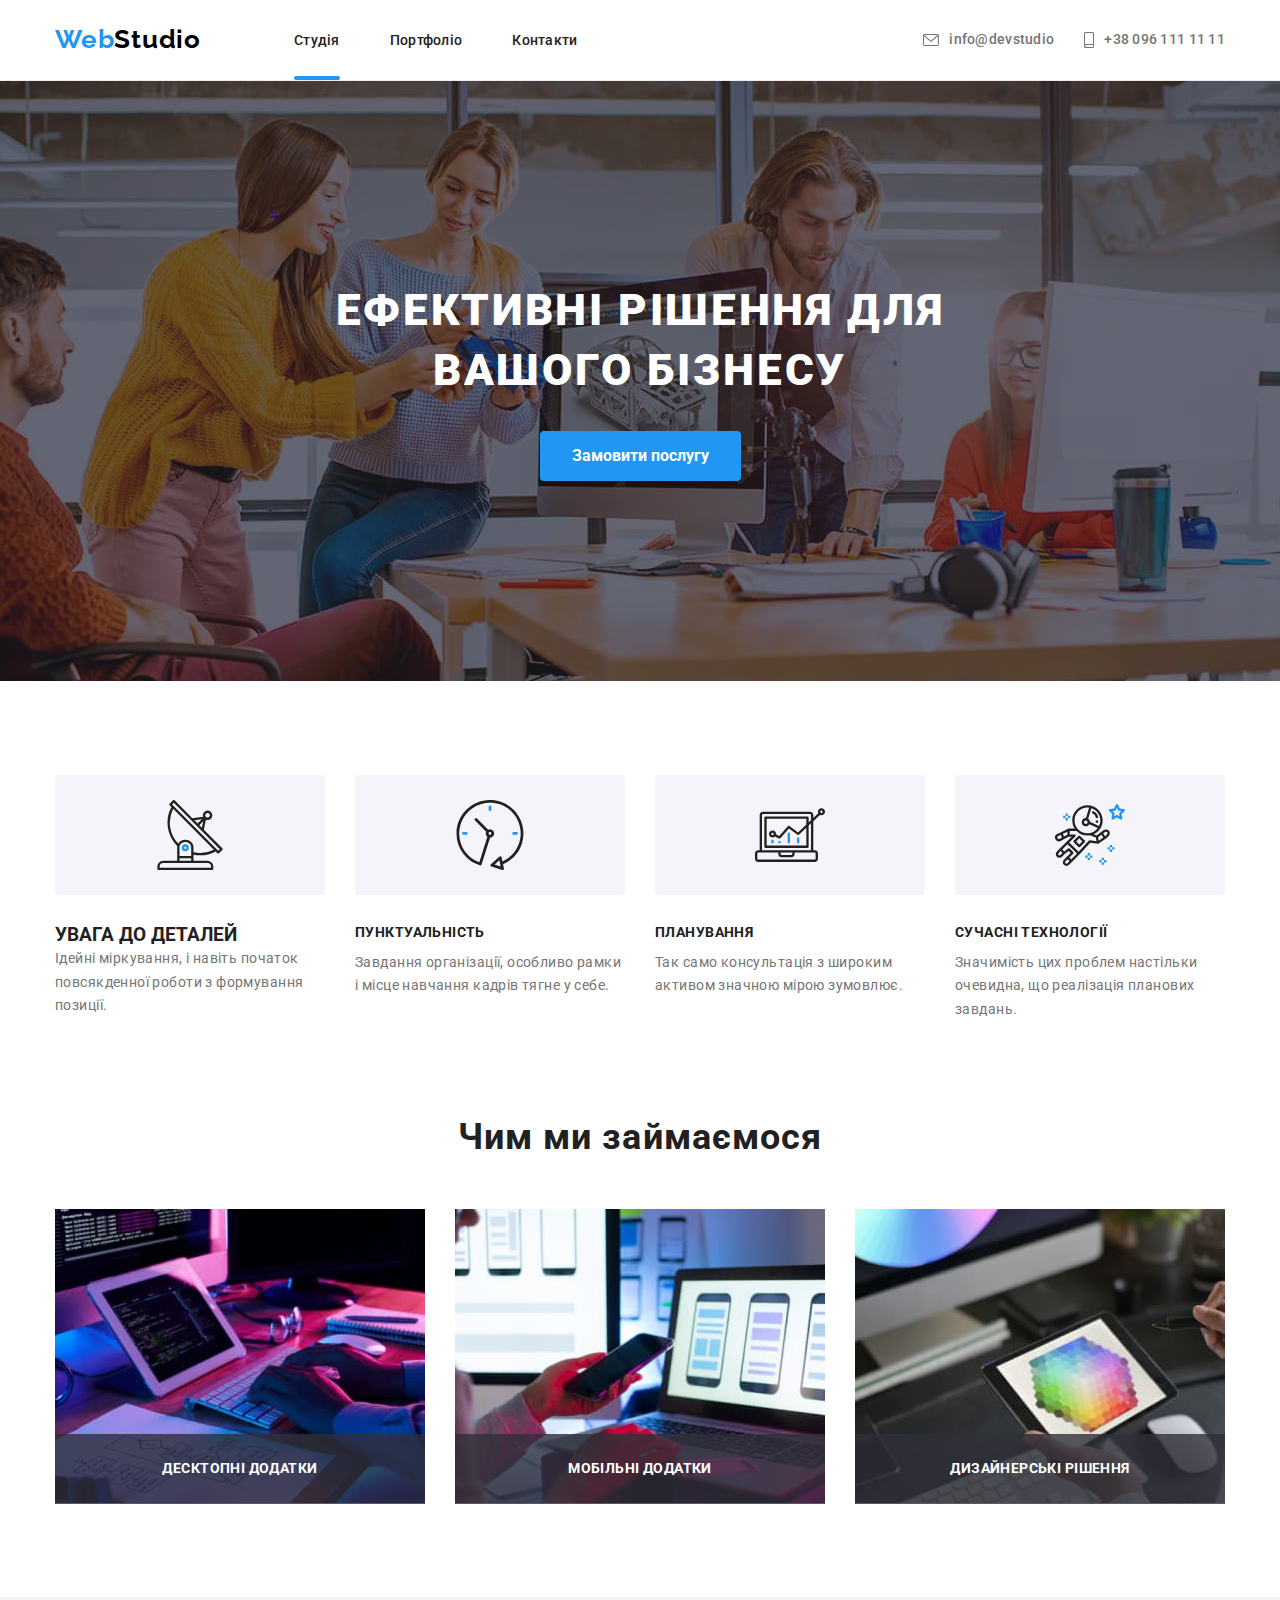
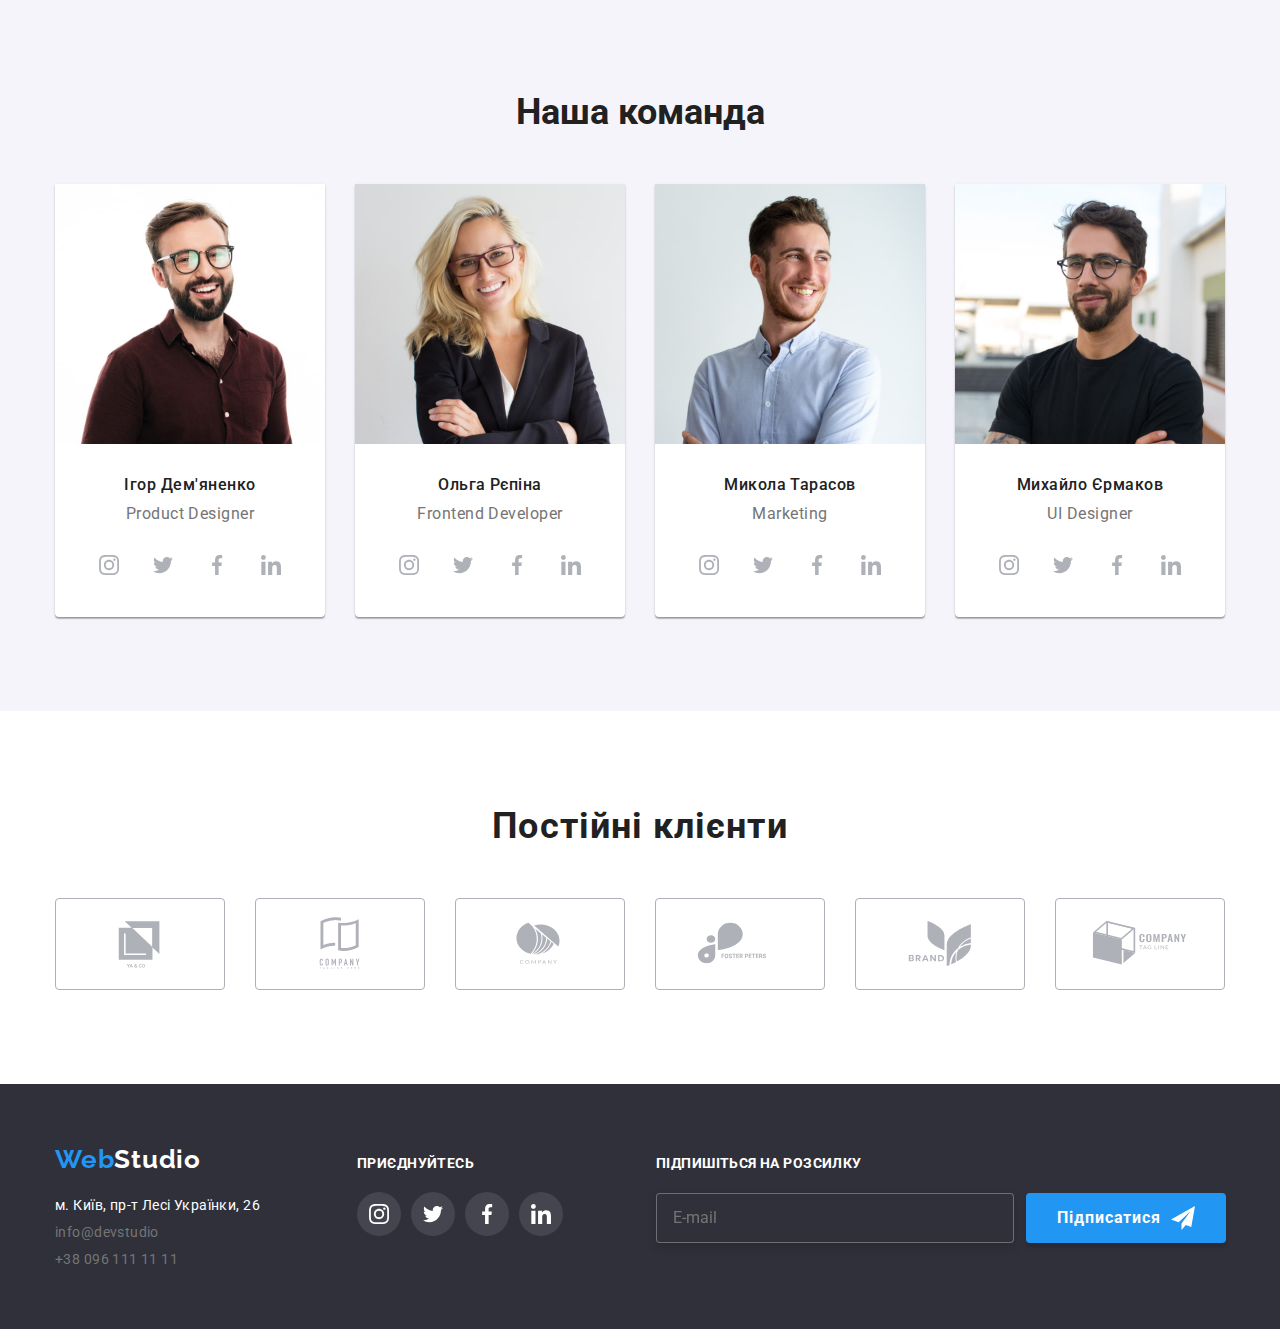
==== commit a79530c5: "refactoring portfolio.html" ====
--- a/index.html
+++ b/index.html
@@ -17,27 +17,27 @@
   <body>
     <header class="page-header">
       <div class="container">
-        <div class="page-header__wrapper">
+        <div class="page-header__thumb">
           <a class="logo" href="./index.html"
             ><span class="logo__word">Web</span>Studio</a
           >
           <nav>
-            <ul class="nav">
-              <li><a class="link nav__link--active" href="./index.html">Студія</a></li>
-              <li><a class="link" href="./portfolio.html">Портфоліо</a></li>
-              <li><a class="link" href="#">Контакти</a></li>
+            <ul class="contents">
+              <li><a class="contents__link contents__link--active" href="./index.html">Студія</a></li>
+              <li><a class="contents__link" href="./portfolio.html">Портфоліо</a></li>
+              <li><a class="contents__link" href="#">Контакти</a></li>
             </ul>
           </nav>
           <ul class="contacts">
             <li>
-              <a class="link contacts__link" href="mailto:info@devstudio.com"
+              <a class="contacts__link" href="mailto:info@devstudio.com"
                 ><svg class="contacts__icon" width="16px" height="12px">
                   <use href="./images/icons.svg#icon-envelope"></use></svg
                 >info@devstudio</a
               >
             </li>
             <li>
-              <a class="link contacts__link" href="tel:+380961111111"
+              <a class="contacts__link" href="tel:+380961111111"
                 ><svg class="contacts__icon" width="10px" height="16px">
                   <use href="./images/icons.svg#icon-smartphone"></use></svg
                 >+38 096 111 11 11</a
@@ -370,16 +370,16 @@
     </main>
     <footer class="page-footer">
       <div class="container">
-        <div class="page-footer__flex">
+        <div class="page-footer__thumb">
           <div class="logo-contacts">
             <a class="logo page-footer__logo" href="./index.html"
               ><span class="logo__word">Web</span>Studio</a
             >
             <address class="contact">
-              <ul class="contacts contact__list">
-                <li class="contact__location">
+              <ul class="contact__list">
+                <li class="contact__item">
                   <a
-                    class="contact__link"
+                    class="contact__link contact__link--white"
                     href="https://goo.gl/maps/7kxBD52CgUuhiN939"
                     target="_blank"
                     rel="noopener nofollow noreferrer"
@@ -430,12 +430,12 @@
           </div>
           <div class="subscribe">
             <form name="subscribe-form">
-              <label class="subscribe-form__label" for="mail"
+              <label class="subscribe__label" for="mail"
                 >Підпишіться на розсилку</label
               >
-              <div class="subscribe-field-btn">
+              <div class="subscribe__thumb">
                 <input
-                  class="subscribe__field"
+                  class="subscribe__input"
                   type="email"
                   name="mail"
                   id="mail"
--- a/css/styles.css
+++ b/css/styles.css
@@ -63,7 +63,7 @@
   transition: opacity var(--duration-1) var(--timing-function-1), visibility var(--duration-1) var(--timing-function-1);
 }
 
-.backdrop.is-hidden {
+.is-hidden {
   opacity: 0;
   visibility: hidden;
   pointer-events: none;
@@ -86,7 +86,7 @@
   padding: 40px;
 }
 
-.backdrop.is-hidden .modal {
+.is-hidden .modal {
   transform: translate(-50%, -50%) scale(1.8);
 }
 
@@ -109,7 +109,7 @@
   transition: fill var(--duration-1) var(--timing-function-1);
 }
 
-.btn-close:hover .cross {
+.btn-close:hover .btn-close__icon {
   fill: var(--bluelite-color);
 }
 
@@ -233,22 +233,6 @@
   padding-bottom: 94px;
 }
 
-/* стилі заголовку h2 */
-.second-lvl-title {
-  font-size: 36px;
-  line-height: 1.2;
-  letter-spacing: 0.03em;
-  text-align: center;
-  margin-bottom: 50px;
-}
-
-.third-lvl-title {
-  font-size: 14px;
-  line-height: 1.1;
-  letter-spacing: 0.03em;
-  text-transform: uppercase;
-  margin-bottom: 10px;
-}
 
 .container {
   max-width: 1200px;
@@ -264,18 +248,49 @@
 
 
 /* div обгортка логотипу та навігації хедера */
-.page-header__wrapper {
+.page-header__thumb {
   display: flex;
   align-items: center;
 }
 
+/* посилання-логотип (хедер) */
+.logo {
+  font-family: var(--additional-font-family);
+  font-size: 26px;
+  font-weight: 700;
+  line-height: 1.2;
+  letter-spacing: 0.03em;
+  color: var(--black-color);
+  text-decoration: none;
+  margin-right: 93px;
+  padding: 24px 0 25px 0px;
+}
+
+/* span обгортка у логотипі слова Web (хедер і футер) */
+.logo__word {
+  color: var(--bluelite-color);
+}
+
 /* список навігації (хедер) */
-.nav {
+.contents {
   display: flex;
   gap: 50px;
 }
 
-.nav__link--active::after {
+/* елементи списку навігації та списку з email та tel (хедер) */
+.contents__link {
+  font-size: 14px;
+  font-weight: 500;
+  line-height: 1.1;
+  letter-spacing: 0.02em;
+  color: var(--primary-color);
+  text-decoration: none;
+  padding: 32px 0;
+  transition: color var(--duration-1) var(--timing-function-1);
+  position: relative;
+}
+
+.contents__link--active::after {
   display: inline-block;
   content: "";
   position: absolute;
@@ -287,7 +302,15 @@
   background-color: var(--bluelite-color);
 }
 
-
+/* посилання при ховері (хедер) */
+.contents__link:hover {
+  color: var(--bluelite-color);
+}
+
+/* посилання при фокусі (хедер) */
+.contents__link:focus {
+  color: var(--bluelite-color);
+}
 
 /* список що йде зразу за списком навігаціїї(email та tel) (хедер) */
 .contacts {
@@ -299,6 +322,25 @@
 .contacts__link {
   display: flex;
   align-items: center;
+  font-size: 14px;
+  font-weight: 500;
+  line-height: 1.1;
+  letter-spacing: 0.02em;
+  color: var(--primary-color);
+  text-decoration: none;
+  padding: 32px 0;
+  transition: color var(--duration-1) var(--timing-function-1);
+  position: relative;
+}
+
+/* посилання при ховері (хедер) */
+.contacts__link:hover {
+  color: var(--bluelite-color);
+}
+
+/* посилання при фокусі (хедер) */
+.contacts__link:focus {
+  color: var(--bluelite-color);
 }
 
 .contacts__icon {
@@ -307,11 +349,11 @@
 }
 
 
-.link:hover .contacts__icon {
+.contacts__link:hover .contacts__icon {
   fill: var(--bluelite-color);
 }
 
-.link:focus .contacts__icon {
+.contacts__link:focus .contacts__icon {
   fill: var(--bluelite-color);
 }
 
@@ -329,51 +371,12 @@
   margin: -1px;
 }
 
-/* посилання-логотип (хедер) */
-.logo {
-  font-family: var(--additional-font-family);
-  font-size: 26px;
-  font-weight: 700;
-  line-height: 1.2;
-  letter-spacing: 0.03em;
-  color: var(--black-color);
-  text-decoration: none;
-  margin-right: 93px;
-  padding: 24px 0 25px 0px;
-}
-
-/* span обгортка у логотипі слова Web (хедер і футер) */
-.logo__word {
-  color: var(--bluelite-color);
-}
-
-/* елементи списку навігації та списку з email та tel (хедер) */
-.link {
-  font-size: 14px;
-  font-weight: 500;
-  line-height: 1.1;
-  letter-spacing: 0.02em;
-  color: var(--primary-color);
-  text-decoration: none;
-  padding: 32px 0;
-  transition: color var(--duration-1) var(--timing-function-1);
-  position: relative;
-}
-
 /* колір тексту  для пошти і телефону */
-.contacts .link {
+.contacts__link {
   color: var(--secondary-color);
 }
 
-/* посилання при ховері (хедер) */
-.link:hover {
-  color: var(--bluelite-color);
-}
-
-/* посилання при фокусі (хедер) */
-.link:focus {
-  color: var(--bluelite-color);
-}
+
 
 
 /* Властивості для сорінки index.html */
@@ -654,13 +657,9 @@
   background-color: var(--banner-color);
 }
 
-.page-footer__flex {
+.page-footer__thumb {
   display: flex;
   align-items: baseline;
-}
-
-.join-footer {
-  margin-left: 70px;
 }
 
 /* посилання логотип у футері */
@@ -668,8 +667,9 @@
   color: var(--white-color);
   display: inline-block;
   padding-top: 60px;
-}
-
+  padding-bottom: 0;
+  margin-right: 156px;
+}
 
 /* тег <address> у футері*/
 .contact {
@@ -683,16 +683,6 @@
   padding-bottom: 60px;
 }
 
-/* перший елемент списку у тезі address: адреса з посиланням на гугл карту (футер) */
-.contact__location {
-  margin-bottom: 9px;
-}
-
-/* посилання першого елементу списку у тезі address (футер) */
-.contact__location .contact__link {
-  color: var(--white-color);
-}
-
 /* інші елементи списку у тезі address email та tel (футер) */
 .contact__item:not(:last-child) {
   margin-bottom: 9px;
@@ -708,6 +698,10 @@
   transition: color var(--duration-1) var(--timing-function-1);
 }
 
+.contact__link--white {
+  color: var(--white-color);
+}
+
 /*ховер посилання елементів списку у тезі address (футер) */
 .contact__link:hover {
   color: var(--bluelite-color);
@@ -740,7 +734,7 @@
   margin-left: 93px;
 }
 
-.subscribe-form__label {
+.subscribe__label {
   font-weight: 700;
   font-size: 14px;
   line-height: 1.1;
@@ -751,17 +745,13 @@
   margin-bottom: 20px;
   transition: color var(--duration-1) var(--timing-function-1);
 }
-/* 
-.sub-email-heading:hover {
-  color: var(--border-input-email-color);
-} */
-
-.subscribe-field-btn {
+
+.subscribe__thumb {
   display: flex;
   margin-top: 20px;
 }
 
-.subscribe__field {
+.subscribe__input {
   width: 358px;
   height: 50px;
   background-color: var(--banner-color);
@@ -816,7 +806,7 @@
 
 
 /* список кнопок секції з класом "portfolio"(мейн) */
-.btn-list {
+.portfolio__btn-list {
   display: flex;
   justify-content: center;
   gap: 8px;
@@ -824,7 +814,7 @@
 }
 
 /* кнопка секції з класом "portfolio"(мейн) */
-.btn {
+.portfolio__btn-item {
   background-color: var(--bckgrnd-color);
   font-weight: 500;
   font-size: 16px;
@@ -838,26 +828,26 @@
 }
 
 /* ховер кнопки секції з класом "portfolio"(мейн) */
-.btn:hover {
+.portfolio__btn-item:hover {
   background-color: var(--bluelite-color);
   color: var(--white-color);
   box-shadow: 0px 3px 1px rgba(0, 0, 0, 0.1), 0px 1px 2px rgba(0, 0, 0, 0.08), 0px 2px 2px rgba(0, 0, 0, 0.12);
 }
 
 /* фокус кнопки секції з класом "portfolio"(мейн) */
-.btn:focus {
+.portfolio__btn-item:focus {
   background-color: var(--bluelite-color);
   color: var(--white-color);
   box-shadow: 0px 3px 1px rgba(0, 0, 0, 0.1), 0px 1px 2px rgba(0, 0, 0, 0.08), 0px 2px 2px rgba(0, 0, 0, 0.12);
 }
 
-.portfolio-thumb {
+.portfolio__thumb {
   position: relative;
   overflow: hidden;
 }
 
 
-.portfolio-thumb::before {
+.portfolio__thumb::before {
   display: inline-block;
   content: "Ресурс пропонує комплексні пропозиції з різним рівнем функціоналу та сервісів. Все це дозволить відвідувачу отримати вичерпні відомості про компанію чи приватну особу.";
   width: 100%;
@@ -878,41 +868,42 @@
 }
 
 
-.portfolio-list-item:hover .portfolio-thumb::before {
+.portfolio__item:hover .portfolio__thumb::before {
   transform: translateY(0);
 }
 
 
 /* список елементів секції з класом "portfolio"(мейн) */
-.portfolio-list {
+.portfolio__list {
   display: flex;
   flex-wrap: wrap;
 }
 
 /* елемент списку секції з класом "portfolio"(мейн) */
-.portfolio-list-item {
+.portfolio__item {
   background-color: var(--white-color);
   margin-right: 30px;
   margin-bottom: 30px;
   overflow: hidden;
-}
-
-.portfolio-list-item:hover {
+  cursor: pointer;
+}
+
+.portfolio__item:hover {
   box-shadow: 0px 1px 1px rgba(0, 0, 0, 0.12), 0px 4px 4px rgba(0, 0, 0, 0.06), 1px 4px 6px rgba(0, 0, 0, 0.16);
 }
 
 /* кожний третій елемент списку секції з класом "portfolio"(мейн) */
-.portfolio-list-item:nth-child(3n) {
+.portfolio__item:nth-child(3n) {
   margin-right: 0;
 }
 
 /* останні три елемента списку секції з класом "portfolio"(мейн) */
-.portfolio-list-item:nth-last-child(-n + 3) {
+.portfolio__item:nth-last-child(-n + 3) {
   margin-bottom: 0;
 }
 
 /* div обгортка заголовку h3 та абзацу p елементів списку секції з класом "portfolio"(мейн) */
-.portfolio-list-item-description {
+.portfolio__description {
   border-left: 1px solid var(--border-card-color);
   border-right: 1px solid var(--border-card-color);
   border-bottom: 1px solid var(--border-card-color);
@@ -921,7 +912,7 @@
 }
 
 /* заголовок h3 елементів списку секції з класом "portfolio"(мейн) */
-.our-works {
+.portfolio__title {
   font-size: 16px;
   font-weight: 500;
   line-height: 1.2;
@@ -930,7 +921,7 @@
 }
 
 /* абзац h3 елементів списку секції з класом "portfolio"(мейн) */
-.work-type {
+.portfolio__text {
   font-size: 16px;
   line-height: 1.2;
   letter-spacing: 0.03em;
